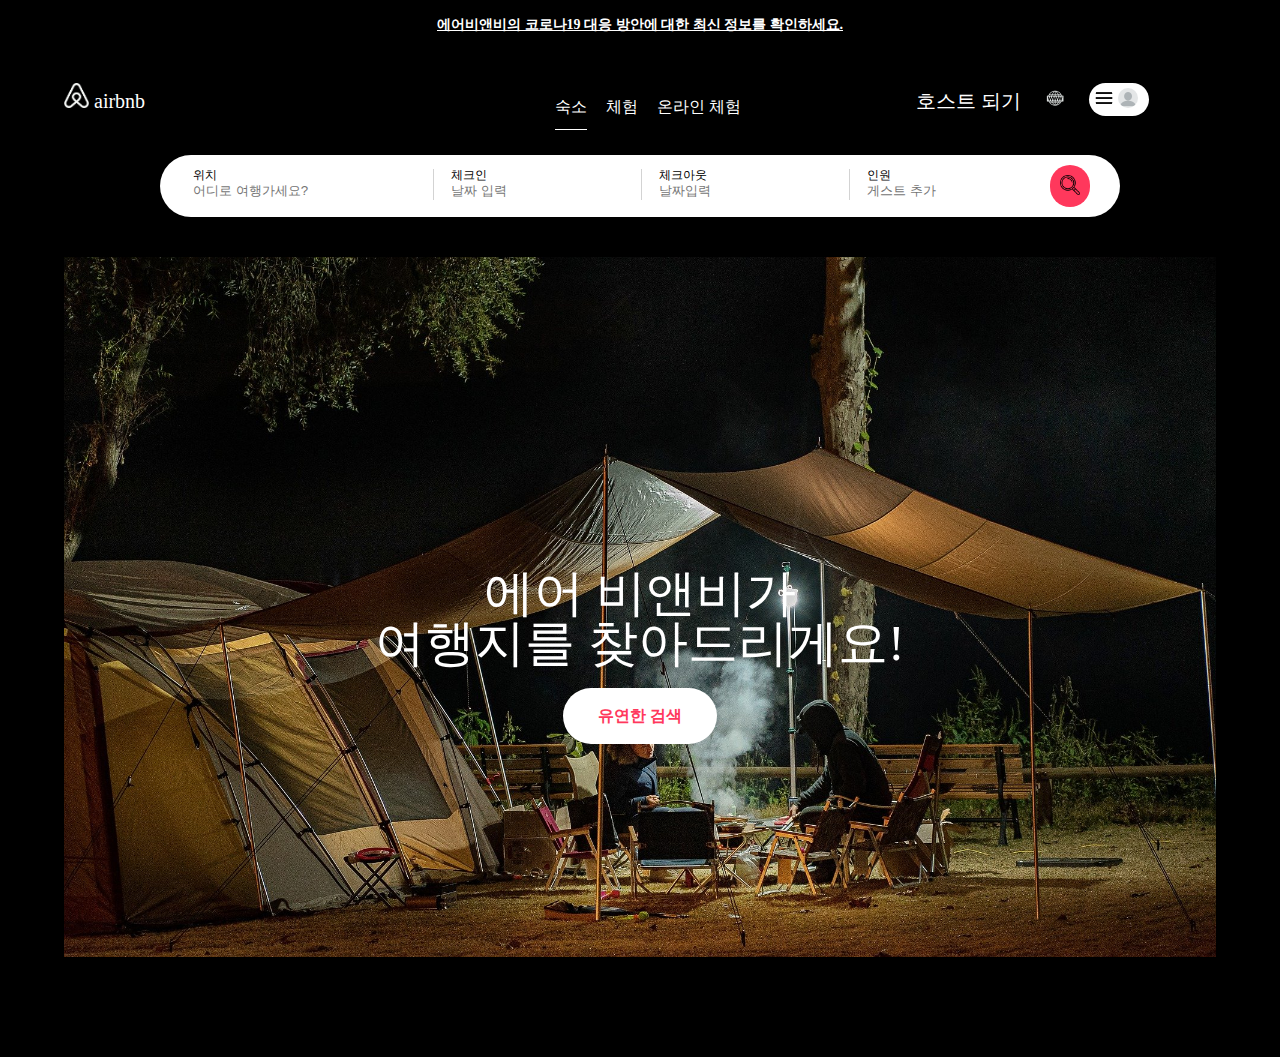
==== index.html @ f7177d27 "first commit" ====
<!DOCTYPE html>
<html lang="ko">
<head>
    <meta charset="UTF-8">
    <meta http-equiv="X-UA-Compatible" content="IE=edge">
    <meta name="viewport" content="width=device-width, initial-scale=1.0">
    <title>Airbnb Clone coding practice</title>
    <meta>
    <link rel="stylesheet" href="./reset.css">
    <link rel="stylesheet" href="./style.css">
</head>
<body>
    <aside class="cov19">
        <h1 class="aside_title">
            <a href="" class="aside_title_content">에어비앤비의 코로나19 대응 방안에 대한 최신 정보를 확인하세요.</a>
        </h1>
    </aside>
    <header class="header">
        <nav class="header_content">
            <a href="" class="header_content_logo">
                <img src="./img/Logo.png" alt="airbnb 메인이미지" class="header_content_logo_img">
                airbnb
            </a>

            <span class="header_content_second">
                <a href="" class="host">호스트 되기</a>
                <a href=""><img src="./img/Earth.jpg" alt="언어설정" class="header_content_earth"></a>
                <a href="#" class="menu">
                    <img src="./img/menu.png" alt="" class="tree_line">
                    <img src="./img/Profile.png" alt="우측상단메뉴" class="header_content_profile">
                </a>
            </span>
        </nav>
    
            <div class="header_content_bar">
                <form action="" class="header_content_js">
                    <div class="center_bar">
                        <span class="center_menu1 menuall">숙소</span>
                        <span class="center_menu2 menuall">체험</span>
                        <span class="center_menu3 menuall">온라인 체험</span>
                    </div>
                    <div class="header_content_data">
                        <div class="data_border">
                            <span class="data_one">
                                <a href="#" class="location">위치</a>
                                <label for=""></label>
                                <input type="text" placeholder="어디로 여행가세요?">
                            </span>
                            <span class="checked">
                                <a href="" class="location">체크인</a>
                                <label for=""></label>
                                <input type="text" placeholder="날짜 입력">
                            </span>
                            <span class="checked">
                                <a href="" class="location">체크아웃</a>
                                <label for=""></label>
                                <input type="text" placeholder="날짜입력">
                            </span>
                            <span class="last_menu">
                                <span>
                                    <a href="" class="location">인원</a>
                                    <label for=""></label>
                                    <input type="text" placeholder="게스트 추가">
                                </span>
                                <a href="#" class="search">
                                    <img src="./img/Search.png" alt="검색" class="search_img">
                                </a>
                            </span>
                        </div>
                    </div>
                </form>
            </div>
        
    </header>
    <section class="fir_section">
        <div class="fir_content">
            <p class="sentence">
            에어 비앤비가 <br>
            여행지를 찾아드리게요!</p>
            <a href="#" class="fir_content_search">유연한 검색</a>
        </div>
    </section>
</body>
</html>

<!-- <div>위치</div>
<label for=""></label>
<input type="text" placeholder="어디로 여행가세요?">
</span>
<span>
<div>체크인</div>
<label for=""></label>
<input type="text" placeholder="날짜입력">
</span>
<span>
<div>체크아웃</div>
<label for=""></label>
<input type="text" placeholder="날짜입력">
</span>
<span>
<div>인원</div>
<label for=""></label>
<input type="text" placeholder="게스트 추가"> -->
---- style.css ----
@charset 'utf-8';
header, section {
    padding: 0 5%;
}

.cov19 {
    width: 100vw;
    height: 7vh;
    background-color: black;
    font-size: 14px;
    text-align: center;
    color: white;
    line-height: 50px;
}

.cov19 .aside_title .aside_title_content {
    color: white;
    text-decoration: underline;
    font-weight: 900;
}

.header{
    background-color:black;
    padding-top: 20px;
}

.header .header_content{
    display: inline-block;
    width: 100%;
    clear: both;
}

.header .header_content .header_content_logo {
    color: white;
    text-decoration: none;
    font-size: 20px;
    float: left;
}

.header .header_content .header_content_logo 
.header_content_logo_img{
    width: 25px;
}

.header .header_content .header_content_second {
    float: right;
    width: 300px;
}

.header .header_content .header_content_second .host{
    margin-right: 20px;
    color:white;
    text-decoration: none;
    font-size: 20px;
    
}

.header .header_content .header_content_second 
a .header_content_earth {
    margin-right: 20px;
    width: 20px;
    border-radius: 50px;
}

.header .header_content .header_content_second
.menu {
    width: 50px;
    padding:5px 5px;
    display:inline-block;
    background-color: white;
    border-radius: 50px;
    text-decoration: none;
}

.header .header_content .header_content_second
.menu .tree_line {
    width: 20px;
    border-radius: 50px;
}

.header .header_content .header_content_second 
a .header_content_profile {
    width: 20px;
    border-radius: 50px;
}

/* nav 작업 끝  */


.header .header_content_bar {
    width: 100%;
    text-align: center;
    position: relative;
    top: -20px;
    color: white;
}

.header .header_content_bar 
.header_content_js {
}

.header .header_content_bar .header_content_js
.center_bar .menuall {
    margin:0 0 5px 15px;
    display: inline-block;
    height: 30px;
}

.header .header_content_bar .header_content_js
.center_bar .center_menu1 {
    border-bottom: 1px solid white;
}

/* 두번째 작업 시작 */

.header .header_content_bar .header_content_js 
.header_content_data {
    text-align: center;
    margin-top:20px;
}

.header .header_content_bar .header_content_js 
.header_content_data .data_border {
    display: inline-block;
    padding: 10px 30px;
    border-radius: 50px;
    background-color:white;
    text-align:left;
}

.header .header_content_bar .header_content_js 
.header_content_data span {
    display: inline-block;
    color: black;
}


.header .header_content_bar .header_content_js 
.header_content_data .data_one {
    font-size: 12px;
    padding-right: 60px;
    border-right: lightgray 1px solid;
}

.header .header_content_bar .header_content_js 
.header_content_data span .location {
    display: block;
    color: black;
    text-decoration: none;
    padding: 0 3px;
}

.header .header_content_bar .header_content_js 
.header_content_data .data_border span input {
    border: white 1px solid;
}

.header .header_content_bar .header_content_js 
.header_content_data .data_border .checked{
    border-right: lightgray 1px solid;
    padding: 0 10px ;
    font-size: 12px;
}

.header .header_content_bar .header_content_js 
.header_content_data .data_border .last_menu {
    padding-left: 10px ;
    font-size: 12px;
}

.header .header_content_bar .header_content_js 
.header_content_data .data_border .last_menu>.location{
    display: block;
}

.header .header_content_bar .header_content_js 
.header_content_data .data_border .last_menu input{
    display: inline;
}

.header .header_content_bar .header_content_js 
.header_content_data .data_border .last_menu .search_img {
    width: 20px;
}

.header .header_content_bar .header_content_js 
.header_content_data .data_border .last_menu .search {
    display:inline-block;
    color: white;
    text-decoration: none;
    background-color:#ff385c;
    padding: 10px 10px;
    border-radius: 50px;
}

.header .header_content_bar .header_content_js 
.header_content_data .data_border .last_menu .search span {
    font-size: 20px;
}

/* header 작업 완료 */

.fir_section {
    padding-top: 20px;
    background-color: black;
    width: 100%;
    height: 800px;
    text-align: center;
}

.fir_content{
    width: 90%;
    height: 700px;
    background-image: url(./img/Tent_2.jpg);   
    background-size: cover;
}

.fir_content .sentence{
    padding-top: 27%;
    color: white;
    font-size: 50px;
}

.fir_content_search{
    margin-top: 20px;
    padding: 20px 35px;
    display: inline-block;
    background-color: white;
    border-radius: 50px;
    text-decoration: none;
    color: #FF385C ;
    font-weight: bold;
}
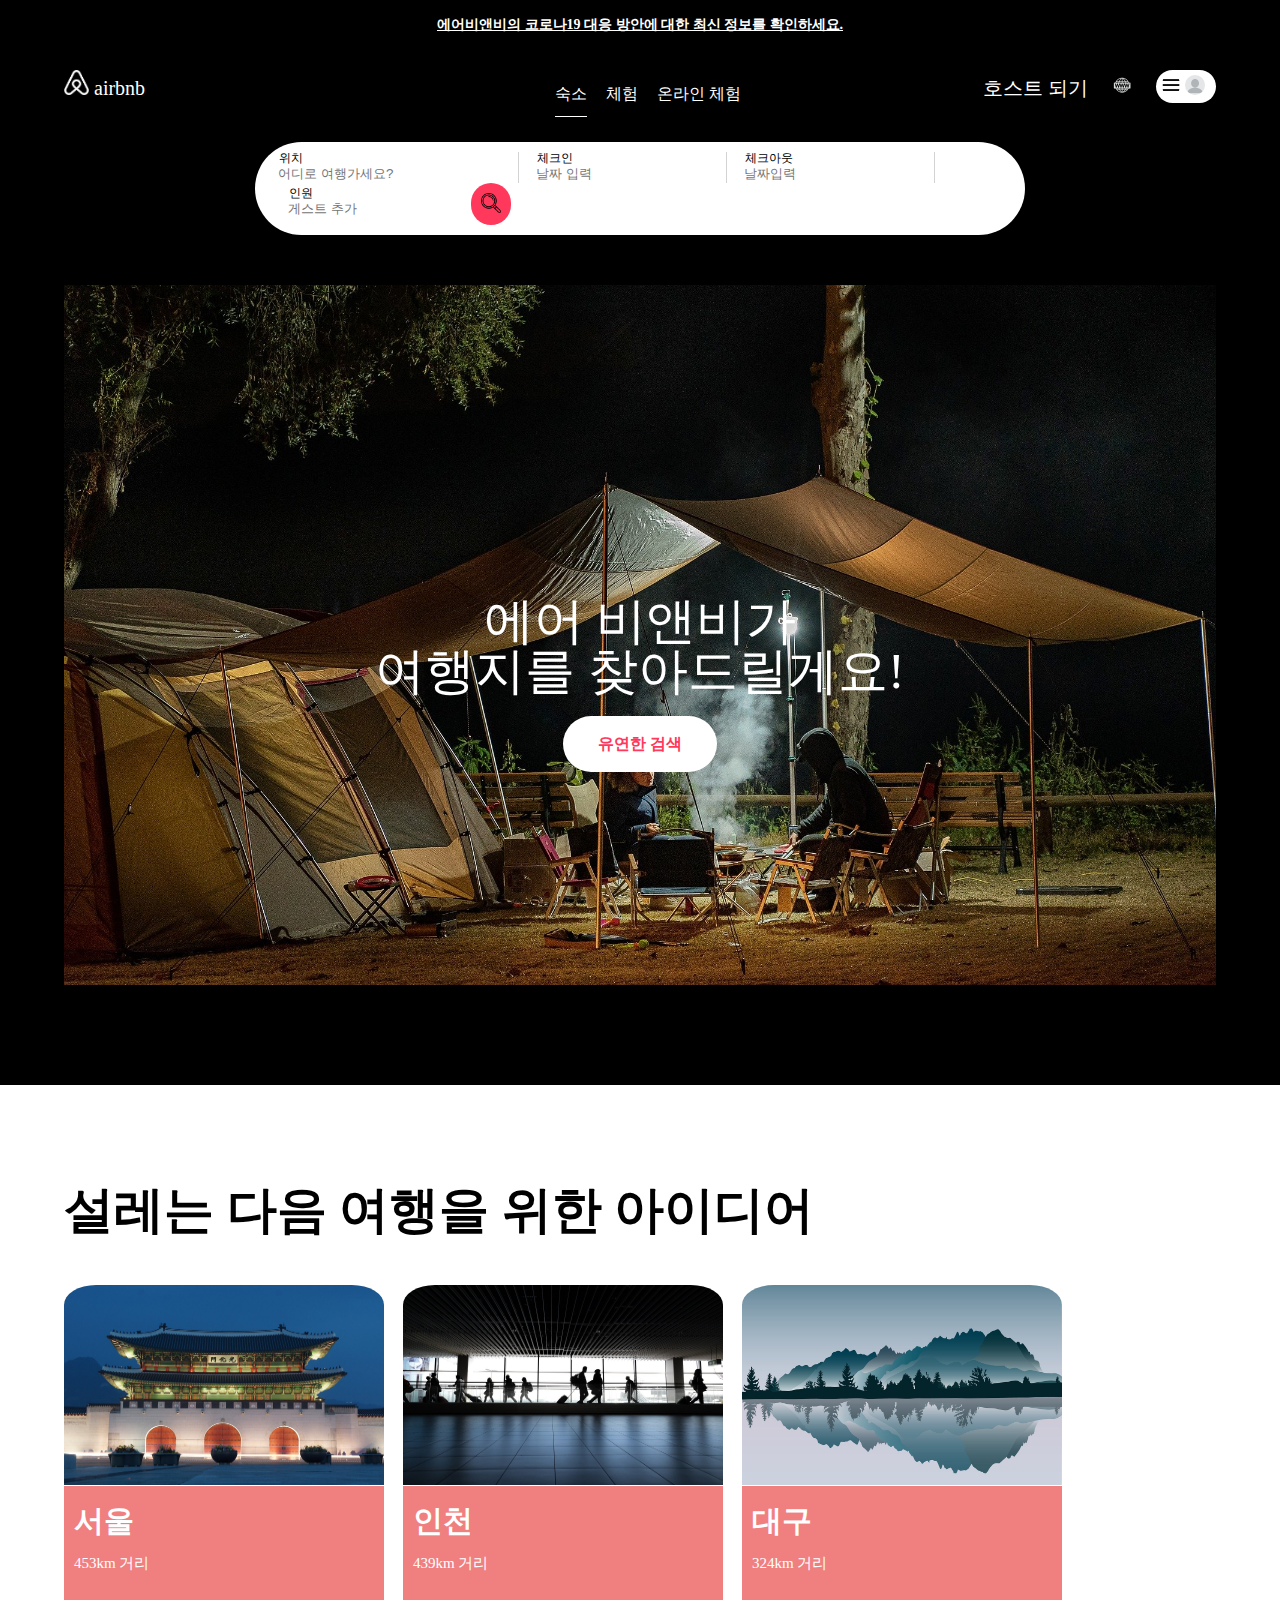
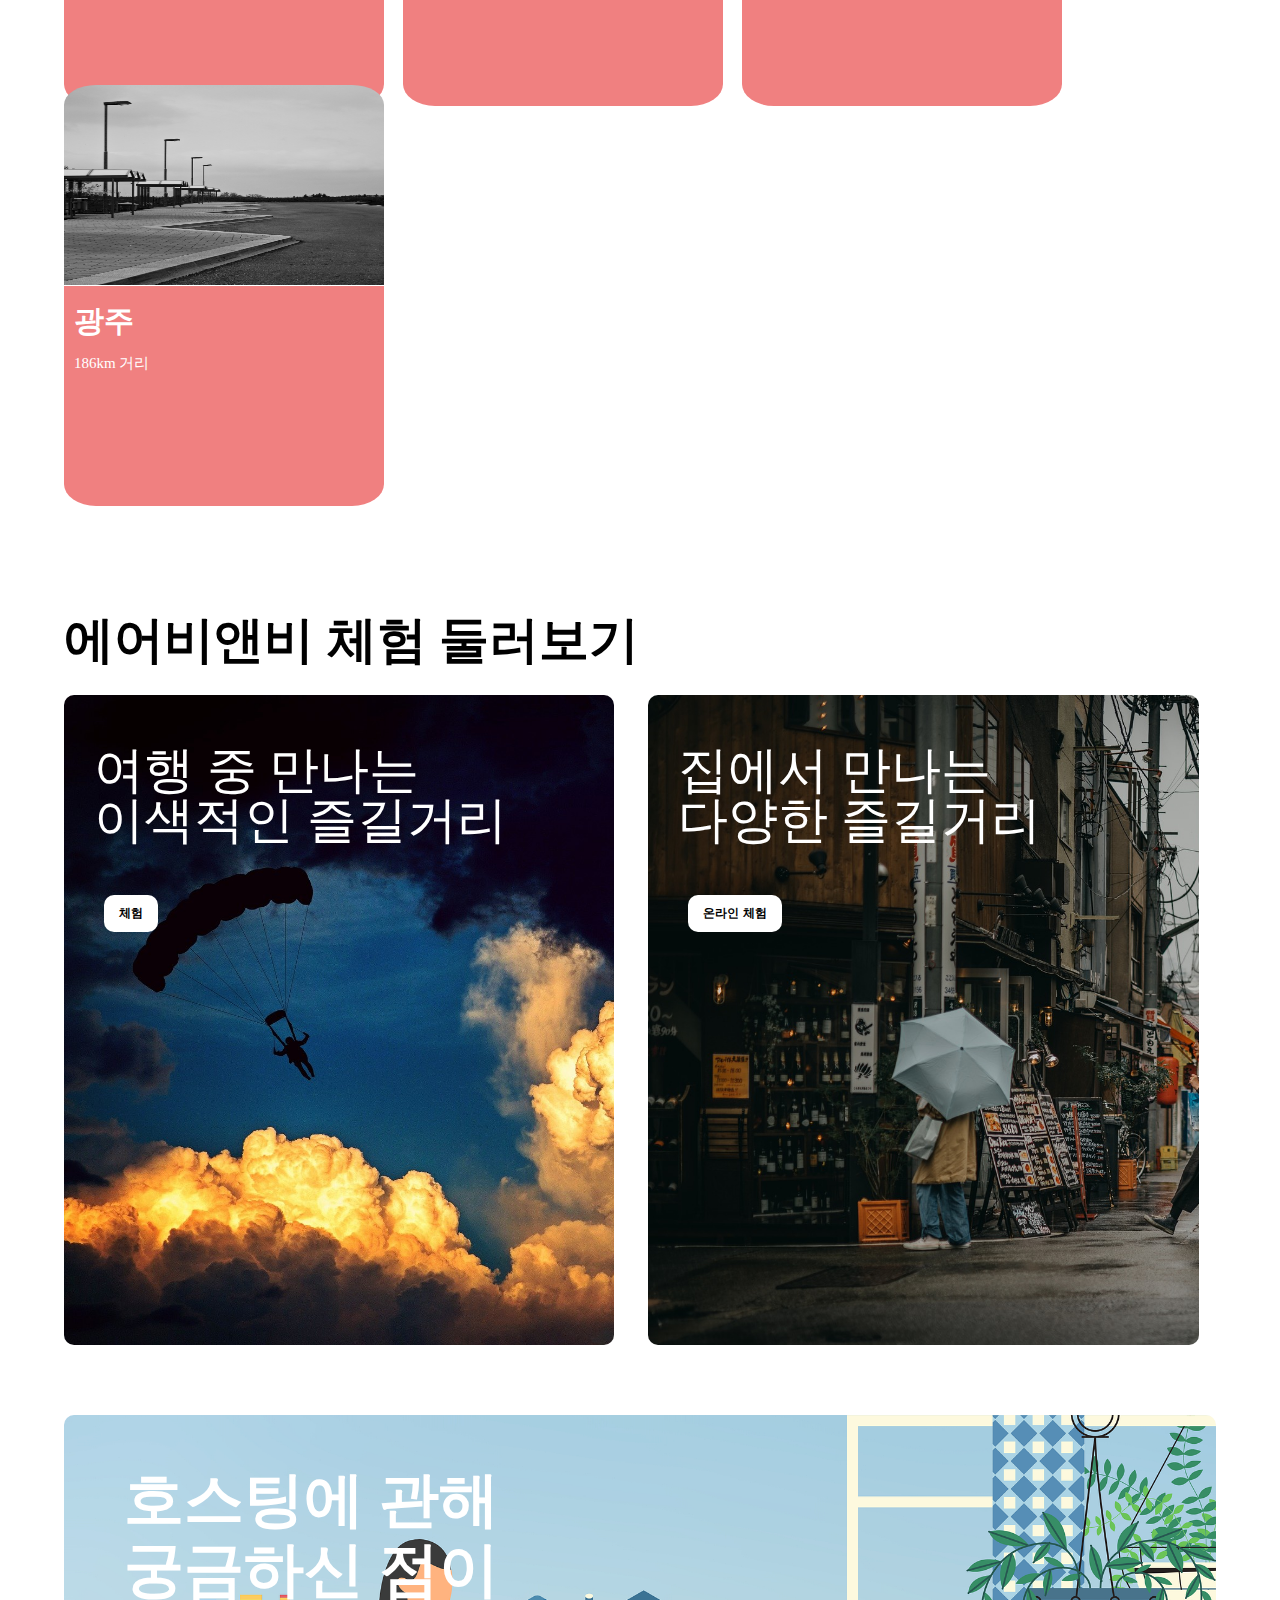
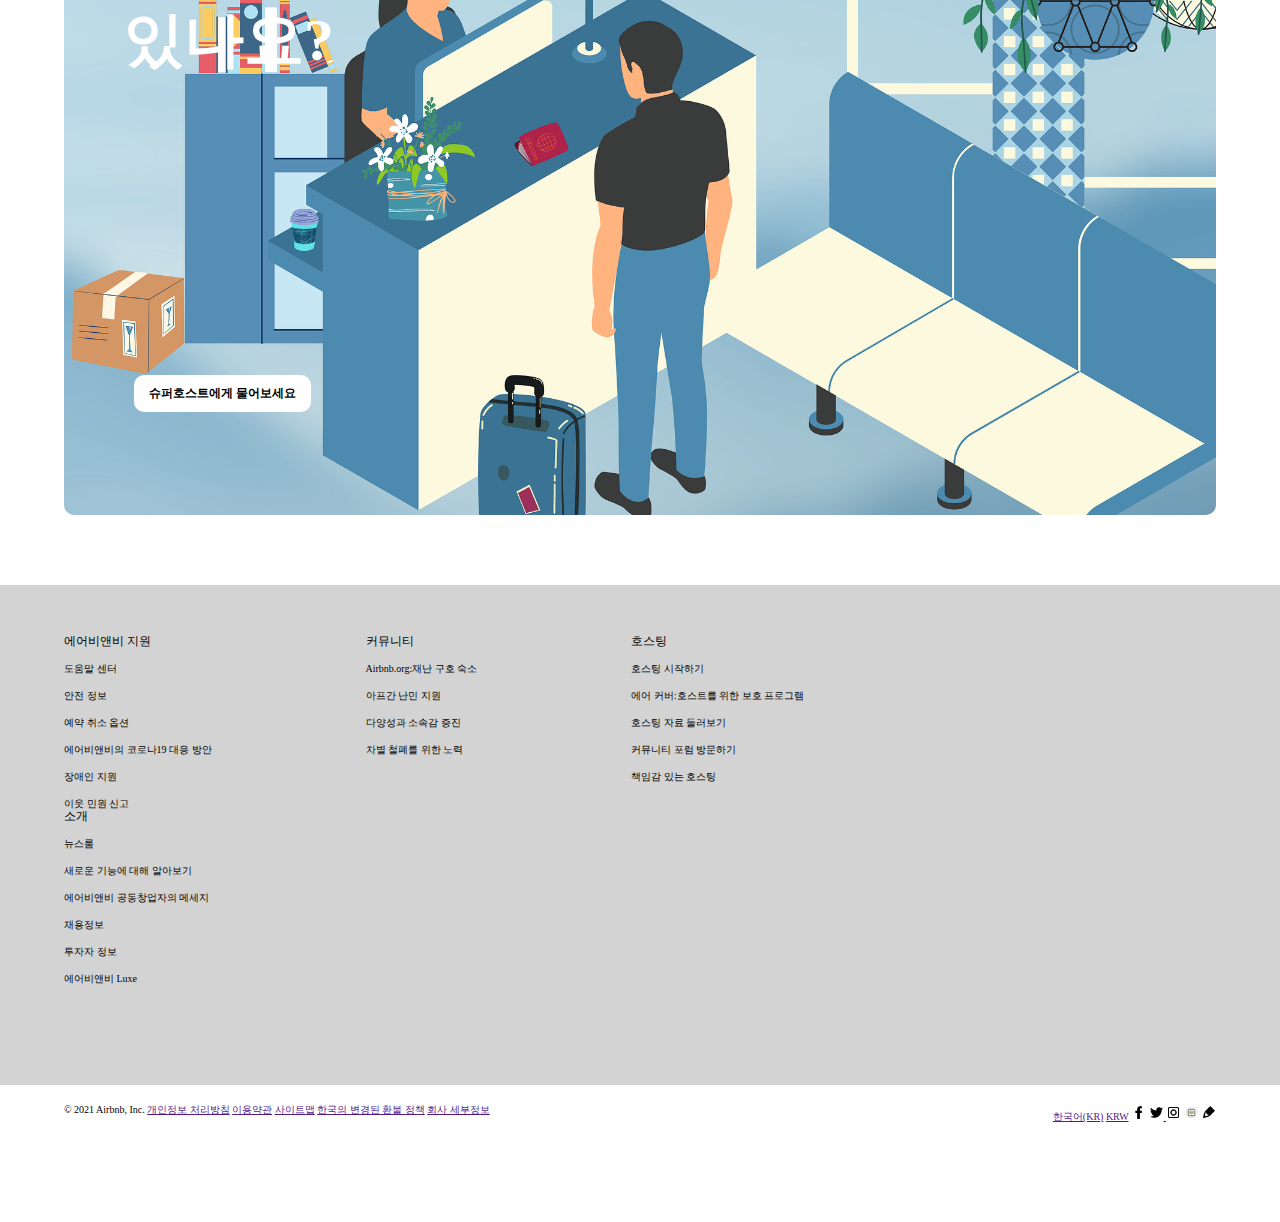
==== commit 42135a4c: "다섯번째 스터디 - 미완성" ====
--- a/index.html
+++ b/index.html
@@ -1,5 +1,6 @@
 <!DOCTYPE html>
 <html lang="ko">
+
 <head>
     <meta charset="UTF-8">
     <meta http-equiv="X-UA-Compatible" content="IE=edge">
@@ -9,12 +10,15 @@
     <link rel="stylesheet" href="./reset.css">
     <link rel="stylesheet" href="./style.css">
 </head>
+
 <body>
+    <!-- 확인 -->
     <aside class="cov19">
         <h1 class="aside_title">
             <a href="" class="aside_title_content">에어비앤비의 코로나19 대응 방안에 대한 최신 정보를 확인하세요.</a>
         </h1>
     </aside>
+    <!-- header 시작  -->
     <header class="header">
         <nav class="header_content">
             <a href="" class="header_content_logo">
@@ -31,73 +35,191 @@
                 </a>
             </span>
         </nav>
-    
-            <div class="header_content_bar">
-                <form action="" class="header_content_js">
-                    <div class="center_bar">
-                        <span class="center_menu1 menuall">숙소</span>
-                        <span class="center_menu2 menuall">체험</span>
-                        <span class="center_menu3 menuall">온라인 체험</span>
-                    </div>
-                    <div class="header_content_data">
-                        <div class="data_border">
-                            <span class="data_one">
-                                <a href="#" class="location">위치</a>
-                                <label for=""></label>
-                                <input type="text" placeholder="어디로 여행가세요?">
-                            </span>
-                            <span class="checked">
-                                <a href="" class="location">체크인</a>
-                                <label for=""></label>
-                                <input type="text" placeholder="날짜 입력">
-                            </span>
-                            <span class="checked">
-                                <a href="" class="location">체크아웃</a>
-                                <label for=""></label>
-                                <input type="text" placeholder="날짜입력">
-                            </span>
-                            <span class="last_menu">
-                                <span>
-                                    <a href="" class="location">인원</a>
-                                    <label for=""></label>
-                                    <input type="text" placeholder="게스트 추가">
-                                </span>
-                                <a href="#" class="search">
-                                    <img src="./img/Search.png" alt="검색" class="search_img">
-                                </a>
-                            </span>
-                        </div>
-                    </div>
-                </form>
-            </div>
-        
+
+        <div class="header_content_bar">
+            <form action="" class="header_content_js">
+                <div class="center_bar">
+                    <span class="center_menu1 menuall">숙소</span>
+                    <span class="center_menu2 menuall">체험</span>
+                    <span class="center_menu3 menuall">온라인 체험</span>
+                </div>
+
+            </form>
+        </div>
     </header>
+
+    <div class="header_content_data">
+        <div class="data_border">
+            <span class="data_one">
+                <label for="" class="lab_box">위치</label>
+                <input type="text" placeholder="어디로 여행가세요?">
+            </span>
+            <span class="checked">
+                <label for="" class="lab_box">체크인</label>
+                <input type="text" placeholder="날짜 입력">
+            </span>
+            <span class="checked">
+                <label for="" class="lab_box">체크아웃</label>
+                <input type="text" placeholder="날짜입력">
+            </span>
+            <span class="last_menu">
+                <span>
+                    <label for="" class="lab_box">인원</label>
+                    <input type="text" placeholder="게스트 추가">
+                </span>
+                <a href="#" class="search">
+                    <img src="./img/Search.png" alt="검색" class="search_img">
+                </a>
+            </span>
+        </div>
+    </div>
+    <!-- position sticky 를 사용하려 했으나, height 값이 지정되어 있지 않아 작동을 안함. 
+    해결책 1. 해당 부분을 밖으로 빼내서 body에 입힌다. 
+    해결책 2. 가상요소를 사용해 해당 콘텐츠가 스크롤이 내려갔을 때
+              노출되게 자바스크립트로 작업한다. -->
+
     <section class="fir_section">
         <div class="fir_content">
-            <p class="sentence">
-            에어 비앤비가 <br>
-            여행지를 찾아드리게요!</p>
+            <h2 class="sentence">
+                에어 비앤비가 <br>
+                여행지를 찾아드릴게요!</h2>
             <a href="#" class="fir_content_search">유연한 검색</a>
         </div>
     </section>
+
+    <section class="sec_sect">
+        <h2 class="sec_title">설레는 다음 여행을 위한 아이디어</h2>
+        <article class="sec_sect_content">
+            <a href="#" class="sec_link">
+                <img src="./img/seoul_2.jpg" alt="서울지역링크" class="sec_sect_img">
+                <div class="sec_sect_text">
+                    <h3>서울</h3>
+                    <h6>453km 거리</h6>
+                </div>
+            </a>
+            <a href="#" class="sec_link">
+                <img src="./img/inchen_2.jpg" alt="인천지역링크" class="sec_sect_img">
+                <div class="sec_sect_text">
+                    <h3>인천</h3>
+                    <h6>439km 거리</h6>
+                </div>
+            </a>
+            <a href="#" class="sec_link">
+                <img src="./img/daegu_2.jpg" alt="대구지역링크" class="sec_sect_img">
+                <div class="sec_sect_text">
+                    <h3>대구</h3>
+                    <h6>324km 거리</h6>
+                </div>
+            </a>
+            <a href="#" class="sec_link">
+                <img src="./img/kwangju_2.jpg" alt="광주지역링크" class="sec_sect_img">
+                <div class="sec_sect_text">
+                    <h3>광주</h3>
+                    <h6>186km 거리</h6>
+                </div>
+            </a>
+        </article>
+    </section>
+
+    <!-- 두번째 섹션 끝 -->
+
+    <section class="thir_sect">
+        <h2 class="thir_title">에어비앤비 체험 둘러보기</h2>
+        <span class="thir_fir_span">
+            <h3 class="thir_title_text">여행 중 만나는 <br> 이색적인 즐길거리</h2>
+                <button type="button" class="thir_btn">체험</button>
+        </span>
+        <span class="thir_sec_span">
+            <h3 class="thir_title_text">집에서 만나는 <br> 다양한 즐길거리</h3>
+            <button type="button" class="thir_btn">온라인 체험</button>
+        </span>
+    </section>
+
+    <section>
+        <div class="thir_third_div">
+            <h3 class="thir_title_text">호스팅에 관해 <br> 궁금하신 점이 <br> 있나요?</h3>
+            <button type="button" class="thir_btn last_btn">슈퍼호스트에게 물어보세요</button>
+        </div>
+    </section>
+
+    <section class="about_bnb">
+        <article class="about_bgc">
+
+            <div class="low_level">
+                <h6>에어비앤비 지원</h6>
+                <ul class="low_level_centent">
+                    <li><a href="">도움말 센터</a></li>
+                    <li><a href="">안전 정보</a></li>
+                    <li><a href="">예약 취소 옵션</a></li>
+                    <li><a href="">에어비앤비의 코로나19 대응 방안</a></li>
+                    <li><a href="">장애인 지원</a></li>
+                    <li><a href="">이웃 민원 신고</a></li>
+                </ul>
+            </div>
+
+            <div class="low_level">
+                <h6>커뮤니티</h6>
+                <ul class="low_level_centent">
+                    <li><a href="">Airbnb.org:재난 구호 숙소</a></li>
+                    <li><a href="">아프간 난민 지원</a></li>
+                    <li><a href="">다양성과 소속감 증진</a></li>
+                    <li><a href="">차별 철폐를 위한 노력</a></li>
+                </ul>
+            </div>
+
+            <div class="low_level">
+                <h6 class="">호스팅</h6>
+                <ul class="low_level_centent">
+                    <li><a href="">호스팅 시작하기</a></li>
+                    <li><a href="">에어 커버:호스트를 위한 보호 프로그램</a></li>
+                    <li><a href="">호스팅 자료 둘러보기</a></li>
+                    <li><a href="">커뮤니티 포럼 방문하기</a></li>
+                    <li><a href="">책임감 있는 호스팅</a></li>
+                </ul>
+            </div>
+            
+            <div class="low_level">
+                <h6 class="">소개</h6>
+                <ul class="low_level_centent">
+                    <li><a href="">뉴스룸</a></li>
+                    <li><a href="">새로운 기능에 대해 알아보기</a></li>
+                    <li><a href="">에어비앤비 공동창업자의 메세지</a></li>
+                    <li><a href="">채용정보</a></li>
+                    <li><a href="">투자자 정보</a></li>
+                    <li><a href="">에어비앤비 Luxe</a></li>
+                </ul>
+            </div>
+        </article>
+    </section>
+
+    <footer>
+        <section class="footer">
+            <span class="footer_fir">
+                <p class="footer_text">© 2021 Airbnb, Inc.</p>
+                <a href="">개인정보 처리방침</a>
+                <a href="">이용약관</a>
+                <a href="">사이트맵</a>
+                <a href="">한국의 변경된 환불 정책</a>
+                <a href="">회사 세부정보</a>
+            </span>
+
+            <span class="footer_sec">
+                <a href="" class="korean">한국어(KR)</a>
+                <a href="">KRW</a>
+                <a href=""><img src="./img/facebook.png" alt="" class="footer_img"></a>
+                <a href=""><img src="./img/twitter.png" alt="" class="footer_img"> </a>
+                <a href=""><img src="./img/instargram_2.png" alt="" class="footer_img"></a>
+                <a href=""><img src="./img/naver_blog.png" alt="" class="footer_img"></a>
+                <a href=""><img src="./img/pen.png" alt="" class="footer_img"></a>
+            </span>
+        </section>
+    </footer>
 </body>
 </html>
 
-<!-- <div>위치</div>
-<label for=""></label>
-<input type="text" placeholder="어디로 여행가세요?">
-</span>
-<span>
-<div>체크인</div>
-<label for=""></label>
-<input type="text" placeholder="날짜입력">
-</span>
-<span>
-<div>체크아웃</div>
-<label for=""></label>
-<input type="text" placeholder="날짜입력">
-</span>
-<span>
-<div>인원</div>
-<label for=""></label>
-<input type="text" placeholder="게스트 추가"> -->
+<!-- 블로그 -->
+<!-- <a target="_blank" href="https://icons8.com/icon/90313/large-icons">Large Icons</a> icon by <a target="_blank" href="https://icons8.com">Icons8</a> -->
+
+<!-- 연필 -->
+<!-- <a target="_blank" href="https://icons8.com/icon/99819/pencil-drawing">Pencil Drawing</a> icon by <a target="_blank" href="https://icons8.com">Icons8</a> -->
+
--- a/style.css
+++ b/style.css
@@ -1,11 +1,14 @@
 @charset 'utf-8';
+body {
+    width: 100%;
+}
+
 header, section {
-    padding: 0 5%;
+    padding: 0 5%
 }
 
 .cov19 {
-    width: 100vw;
-    height: 7vh;
+    width: 100%;
     background-color: black;
     font-size: 14px;
     text-align: center;
@@ -21,7 +24,8 @@
 
 .header{
     background-color:black;
-    padding-top: 20px;
+    padding-top:20px;
+
 }
 
 .header .header_content{
@@ -44,7 +48,6 @@
 
 .header .header_content .header_content_second {
     float: right;
-    width: 300px;
 }
 
 .header .header_content .header_content_second .host{
@@ -93,11 +96,9 @@
     position: relative;
     top: -20px;
     color: white;
-}
-
-.header .header_content_bar 
-.header_content_js {
-}
+
+}
+
 
 .header .header_content_bar .header_content_js
 .center_bar .menuall {
@@ -113,36 +114,48 @@
 
 /* 두번째 작업 시작 */
 
-.header .header_content_bar .header_content_js 
+
 .header_content_data {
     text-align: center;
-    margin-top:20px;
-}
-
-.header .header_content_bar .header_content_js 
+    width: 100%;
+    position: sticky;
+    top: 0;
+    background-color: black;
+}
+
+/* z-index 로 header_content_data::before 를 만들고,
+그 안에 똑같은 콘텐츠를 만드는데 z-index:-1로 뒤로 보내고,
+position : sticky 로 값을 주면 어떻게 될까? */ 
+
+
 .header_content_data .data_border {
-    display: inline-block;
-    padding: 10px 30px;
+    margin: 0 auto;
+    width: 57%;
+    display: inline-block;
+    padding: 10px 20px;
     border-radius: 50px;
     background-color:white;
     text-align:left;
 }
 
-.header .header_content_bar .header_content_js 
+
 .header_content_data span {
     display: inline-block;
     color: black;
 }
 
 
-.header .header_content_bar .header_content_js 
 .header_content_data .data_one {
     font-size: 12px;
     padding-right: 60px;
     border-right: lightgray 1px solid;
 }
 
-.header .header_content_bar .header_content_js 
+.header_content_data .lab_box {
+    display: block;
+    padding-left: 4px;
+}
+
 .header_content_data span .location {
     display: block;
     color: black;
@@ -150,40 +163,33 @@
     padding: 0 3px;
 }
 
-.header .header_content_bar .header_content_js 
 .header_content_data .data_border span input {
     border: white 1px solid;
 }
 
-.header .header_content_bar .header_content_js 
 .header_content_data .data_border .checked{
     border-right: lightgray 1px solid;
     padding: 0 10px ;
     font-size: 12px;
 }
 
-.header .header_content_bar .header_content_js 
 .header_content_data .data_border .last_menu {
     padding-left: 10px ;
     font-size: 12px;
 }
 
-.header .header_content_bar .header_content_js 
 .header_content_data .data_border .last_menu>.location{
     display: block;
 }
 
-.header .header_content_bar .header_content_js 
 .header_content_data .data_border .last_menu input{
     display: inline;
 }
 
-.header .header_content_bar .header_content_js 
 .header_content_data .data_border .last_menu .search_img {
     width: 20px;
 }
 
-.header .header_content_bar .header_content_js 
 .header_content_data .data_border .last_menu .search {
     display:inline-block;
     color: white;
@@ -193,7 +199,6 @@
     border-radius: 50px;
 }
 
-.header .header_content_bar .header_content_js 
 .header_content_data .data_border .last_menu .search span {
     font-size: 20px;
 }
@@ -201,15 +206,15 @@
 /* header 작업 완료 */
 
 .fir_section {
-    padding-top: 20px;
+    padding-top: 50px;
     background-color: black;
-    width: 100%;
+    width: 90%;
     height: 800px;
     text-align: center;
 }
 
 .fir_content{
-    width: 90%;
+    width: 100%;
     height: 700px;
     background-image: url(./img/Tent_2.jpg);   
     background-size: cover;
@@ -232,4 +237,211 @@
     font-weight: bold;
 }
 
-
+/* 첫번째 섹션 종료 두번째 시작 */
+
+.sec_sect {
+    padding: 100px 0;
+    width: 90%;
+    text-align: center;
+    padding-left: 5%;
+}
+
+.sec_sect .sec_title {
+    font-size: 50px;
+    padding:0px 0 50px 0;
+    text-align: left;
+    font-weight: bold;
+}
+
+.sec_sect .sec_sect_content {
+    width: 100%;
+    text-align: left;
+}
+
+.sec_sect .sec_sect_content .sec_link {
+    display: inline-block;
+    width: 320px;
+    height: 400px;
+    margin-right: 15px;
+    text-decoration: none;
+
+    /* background-color:brown; */
+}
+
+.sec_sect .sec_sect_content .sec_link .sec_sect_text {
+    width: 310px;
+    height: 200px;
+    padding:20px 0 0 10px;
+    border-radius: 0 0 10% 10%;
+    background-color:lightcoral;
+    margin-top: -2px;
+    /* 사이 간격이 있음. */
+    font-size: 30px;
+    color: white;
+    font-weight: bold;
+}
+
+.sec_sect .sec_sect_content .sec_link .sec_sect_text h6 {
+    padding-top: 20px;
+    font-size: 15px;
+    font-weight: 200;
+}
+
+.sec_sect_content .sec_sect_img {
+    width: 320px;
+    height: 200px;
+    display: inline-block;
+    border-radius: 10% 10% 0 0;
+}
+
+/* 두번째 섹션 작업끝 세번째 시작 */
+
+.thir_sect {
+    width: 90%;
+}
+
+.thir_title {
+    font-size: 50px;
+    padding:30px 0 30px 0%;
+    text-align: left;
+    font-weight: bold;
+}
+
+.thir_fir_span {
+    display: inline-block;
+    width: 43vw;
+    height: 650px;
+    margin-right: 30px;
+    border-radius: 10px;
+    background-color:blueviolet;
+    background-image: url(./img/experier.jpg);
+    background-size: cover;
+}
+
+.thir_sec_span {
+    display: inline-block;
+    width: 43vw;
+    height: 650px;
+    border-radius: 10px;
+    background-color:aqua;
+    background-image: url(./img/rest.jpg);
+    background-size: cover;
+}
+
+.thir_third_div {
+    width: 100%;
+    height: 700px;
+    margin: 70px auto;
+    background-image: url(./img/host.png);
+    background-size: cover;
+    border-radius: 10px;
+}
+
+.thir_title_text {
+    font-size: 50px;
+    color: white;
+    padding: 50px 0 50px 30px;
+}
+
+section .thir_third_div .thir_title_text {
+    padding-left: 60px;
+    font-size: 60px;
+    font-weight: bold;
+    line-height: 70px;
+}
+
+.thir_btn {
+    margin-left: 40px;
+    border-radius: 10px;
+    border: none;
+    padding:10px 15px;
+    background-color:white;
+    font-size: 12px;
+    font-weight: 900;
+    cursor: pointer;
+}
+
+.thir_btn:hover {
+    background-color: lightgray;
+}
+
+.last_btn {
+    margin:250px 0 0 70px;
+    cursor: pointer;
+}
+
+/* 세번째 섹션 끝 마지막 섹션 시작 */
+
+.about_bnb {
+    width: 90%;
+    background-color: lightgrey;
+}
+
+.about_bgc{
+    width: 100%;
+    margin: 50px 0px 100px 0px;
+    display: inline-block;
+}
+/* QnA - 전체 body에 한번더 감싸는 section 을 묶어서 거기에 padding 을 좌우로 주면 그 다음 레이아웃을 맞출 때 편하지 않을까..? */
+
+.about_bnb .about_bgc .low_level {
+    display: inline-block;
+    font-size: 15px;
+    padding:0px 150px 0 0px;
+    vertical-align:top;
+}
+
+.low_level h6 {
+    font-size: 12px;
+}
+
+.low_level_centent {
+    display: inline-block;
+}
+
+.low_level_centent li {
+    padding-top: 15px;
+    font-size: 12px;
+    color: black;
+}
+
+.low_level_centent li a {
+    color: black;
+    text-decoration: none;
+    font-size: 10px;
+}
+
+/* footer 작업 시작 */
+footer {
+    padding-bottom: 100px;
+}
+
+footer .footer {
+    padding-top: 20px;
+    font-size: 10px;
+    width: 90%;
+    display: flex;
+    justify-content: space-between;
+}
+
+footer .footer .footer_fir {
+    display: inline-block;
+}
+
+.footer .footer_sec {
+    display: inline-block;
+}
+
+.korean {
+    /* margin-left: 54%; */
+}
+
+.footer_img {
+    width: 15px;
+    height: 15px;
+}
+
+.footer .footer_text {
+    display: inline-block;
+}
+
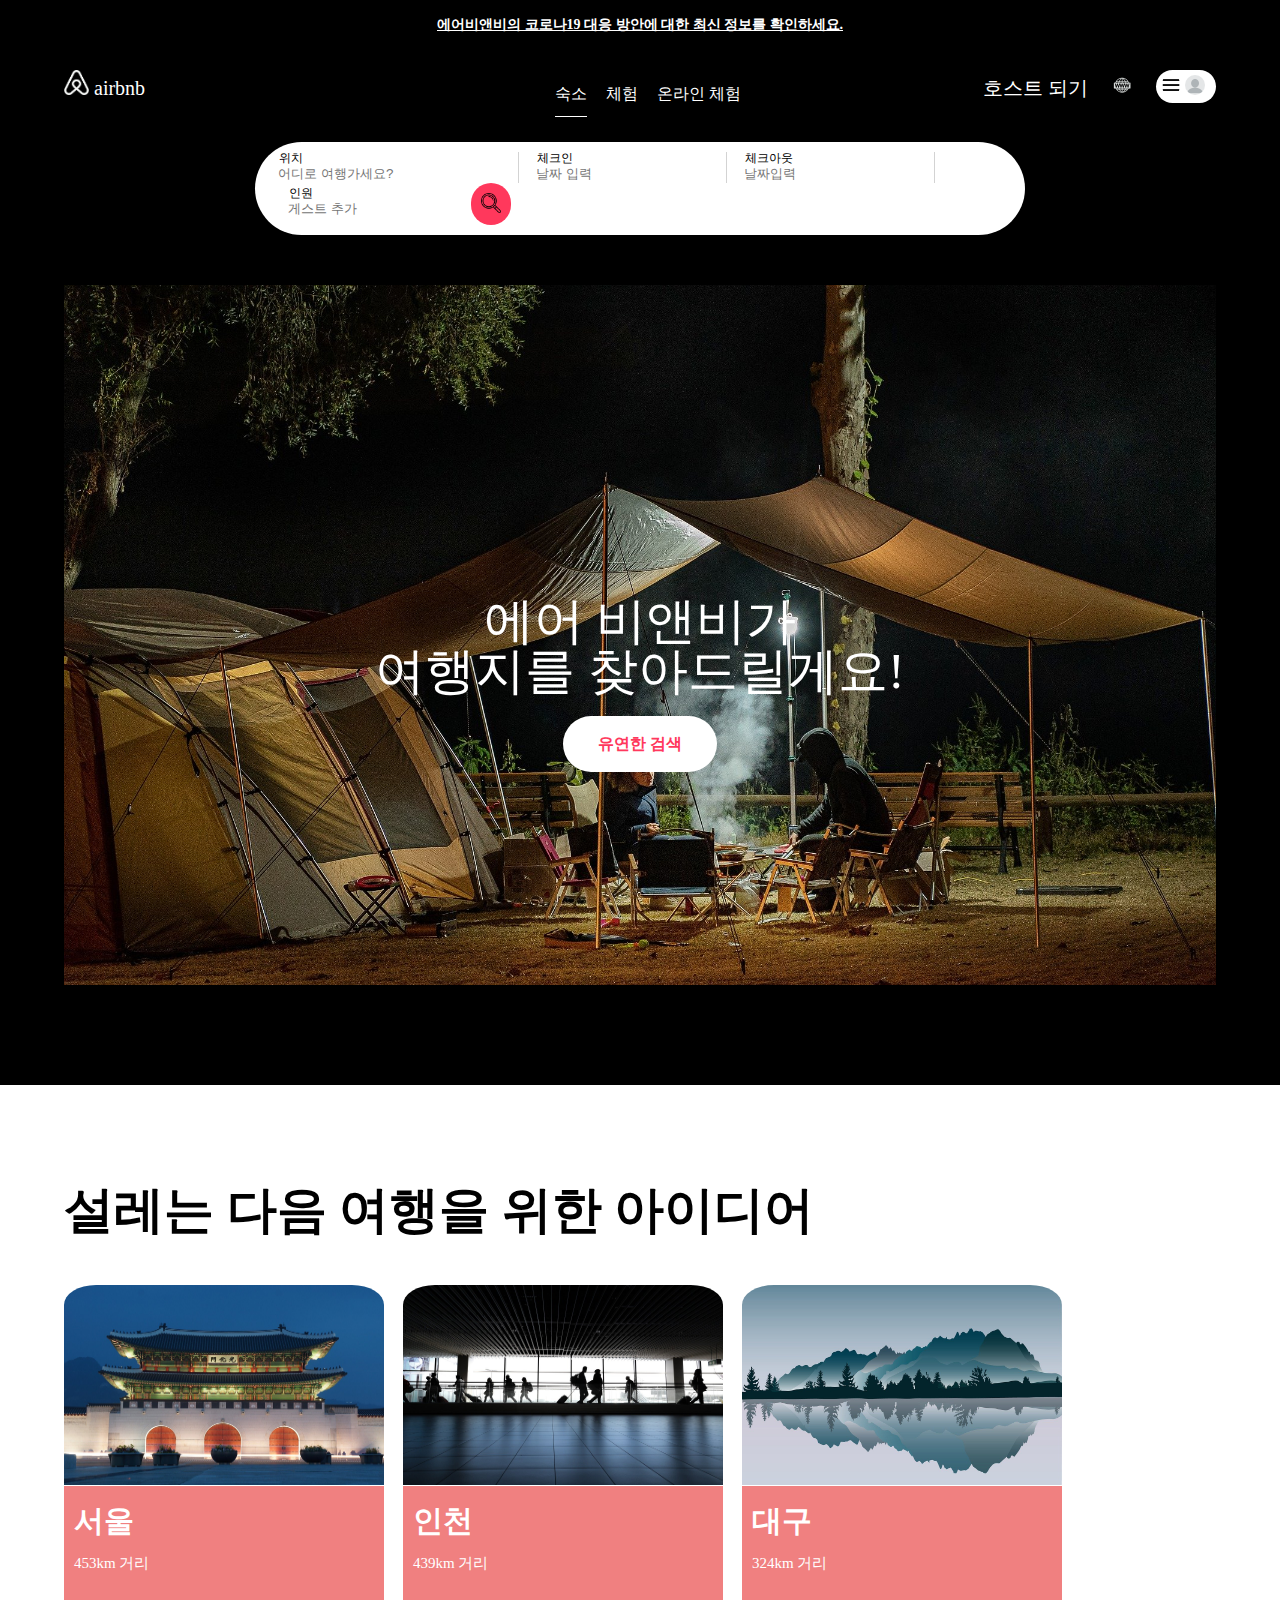
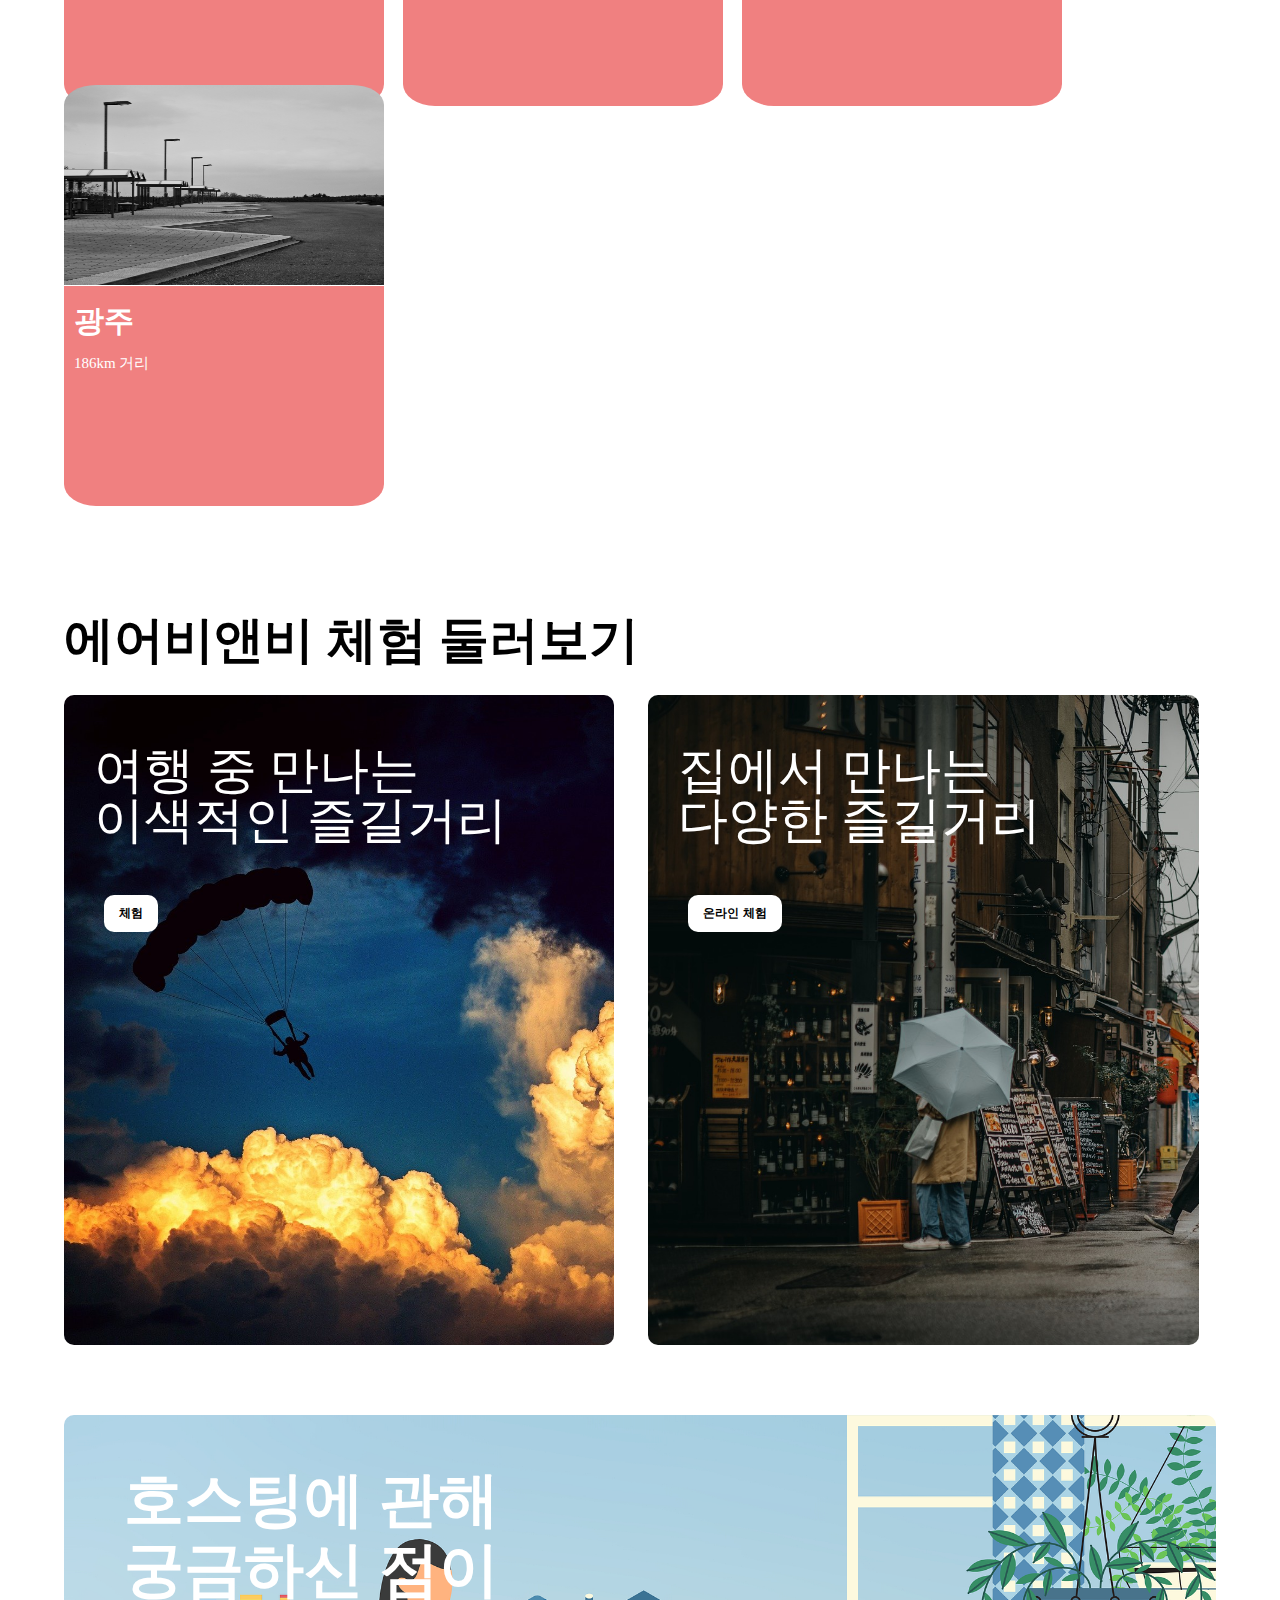
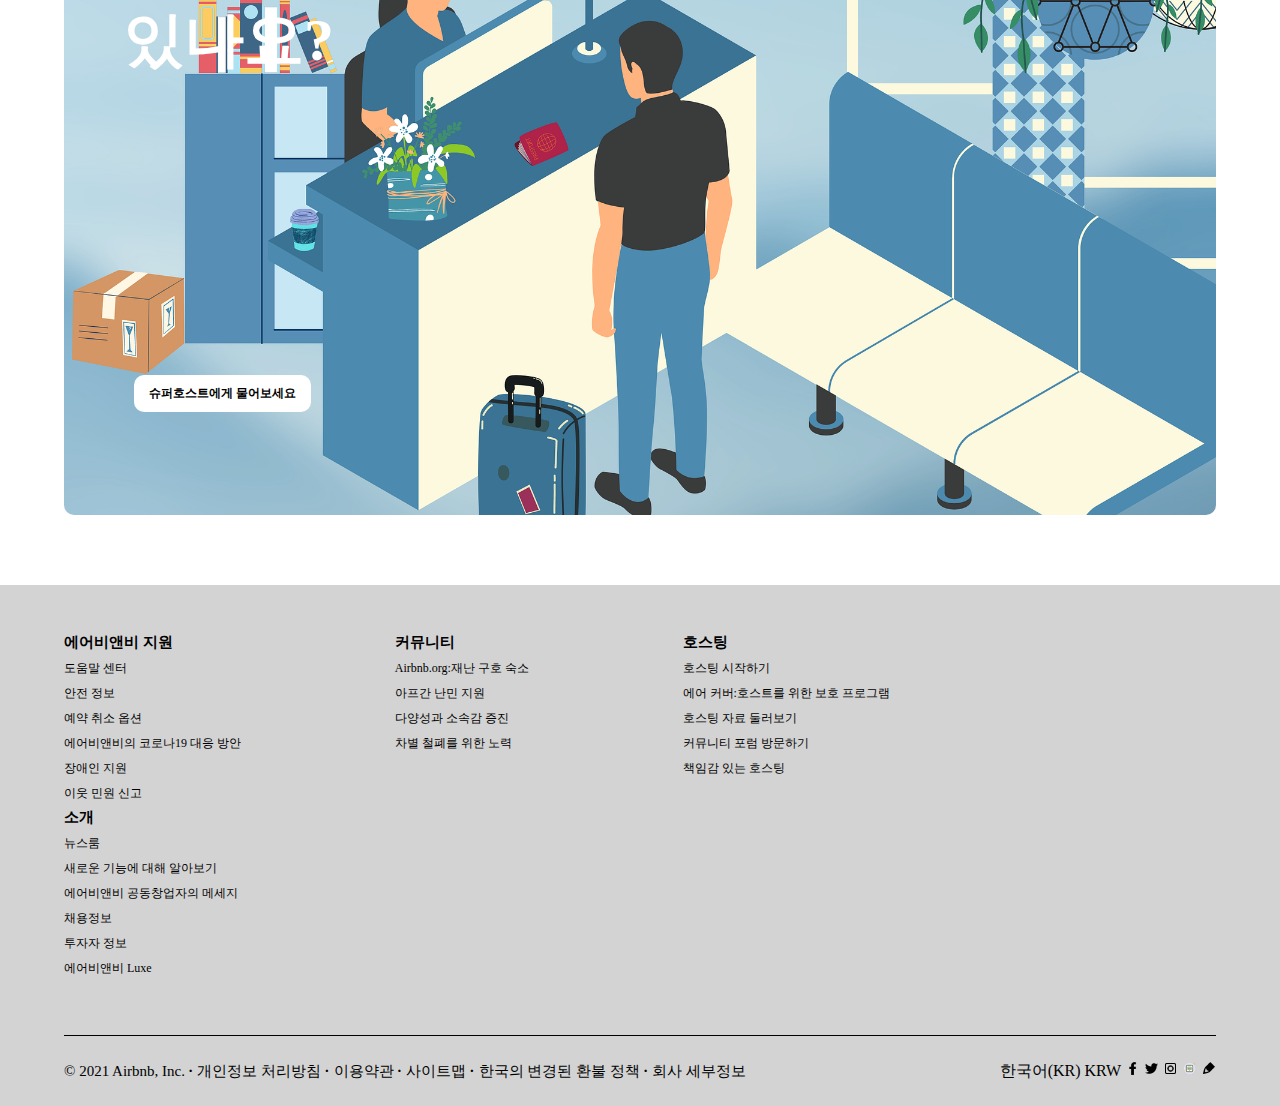
==== commit dad11924: "footer 작업 80% 완료" ====
--- a/index.html
+++ b/index.html
@@ -94,28 +94,28 @@
                 <img src="./img/seoul_2.jpg" alt="서울지역링크" class="sec_sect_img">
                 <div class="sec_sect_text">
                     <h3>서울</h3>
-                    <h6>453km 거리</h6>
+                    <h4>453km 거리</h4>
                 </div>
             </a>
             <a href="#" class="sec_link">
                 <img src="./img/inchen_2.jpg" alt="인천지역링크" class="sec_sect_img">
                 <div class="sec_sect_text">
                     <h3>인천</h3>
-                    <h6>439km 거리</h6>
+                    <h4>439km 거리</h4>
                 </div>
             </a>
             <a href="#" class="sec_link">
                 <img src="./img/daegu_2.jpg" alt="대구지역링크" class="sec_sect_img">
                 <div class="sec_sect_text">
                     <h3>대구</h3>
-                    <h6>324km 거리</h6>
+                    <h4>324km 거리</h4>
                 </div>
             </a>
             <a href="#" class="sec_link">
                 <img src="./img/kwangju_2.jpg" alt="광주지역링크" class="sec_sect_img">
                 <div class="sec_sect_text">
                     <h3>광주</h3>
-                    <h6>186km 거리</h6>
+                    <h4>186km 거리</h4>
                 </div>
             </a>
         </article>
@@ -126,8 +126,8 @@
     <section class="thir_sect">
         <h2 class="thir_title">에어비앤비 체험 둘러보기</h2>
         <span class="thir_fir_span">
-            <h3 class="thir_title_text">여행 중 만나는 <br> 이색적인 즐길거리</h2>
-                <button type="button" class="thir_btn">체험</button>
+            <h3 class="thir_title_text">여행 중 만나는 <br> 이색적인 즐길거리</h3>
+            <button type="button" class="thir_btn">체험</button>
         </span>
         <span class="thir_sec_span">
             <h3 class="thir_title_text">집에서 만나는 <br> 다양한 즐길거리</h3>
@@ -142,12 +142,12 @@
         </div>
     </section>
 
-    <section class="about_bnb">
-        <article class="about_bgc">
-
-            <div class="low_level">
-                <h6>에어비앤비 지원</h6>
-                <ul class="low_level_centent">
+
+    <footer>
+        <nav class="fir_nav">
+            <span class="nav_content">
+                <h5>에어비앤비 지원</h5>
+                <ul >
                     <li><a href="">도움말 센터</a></li>
                     <li><a href="">안전 정보</a></li>
                     <li><a href="">예약 취소 옵션</a></li>
@@ -155,32 +155,32 @@
                     <li><a href="">장애인 지원</a></li>
                     <li><a href="">이웃 민원 신고</a></li>
                 </ul>
-            </div>
-
-            <div class="low_level">
-                <h6>커뮤니티</h6>
-                <ul class="low_level_centent">
+            </span>
+
+            <span class="nav_content">
+                <h5>커뮤니티</h5>
+                <ul >
                     <li><a href="">Airbnb.org:재난 구호 숙소</a></li>
                     <li><a href="">아프간 난민 지원</a></li>
                     <li><a href="">다양성과 소속감 증진</a></li>
                     <li><a href="">차별 철폐를 위한 노력</a></li>
                 </ul>
-            </div>
-
-            <div class="low_level">
-                <h6 class="">호스팅</h6>
-                <ul class="low_level_centent">
+            </span>
+
+            <span class="nav_content">
+                <h5 >호스팅</h5>
+                <ul >
                     <li><a href="">호스팅 시작하기</a></li>
                     <li><a href="">에어 커버:호스트를 위한 보호 프로그램</a></li>
                     <li><a href="">호스팅 자료 둘러보기</a></li>
                     <li><a href="">커뮤니티 포럼 방문하기</a></li>
                     <li><a href="">책임감 있는 호스팅</a></li>
                 </ul>
-            </div>
-            
-            <div class="low_level">
-                <h6 class="">소개</h6>
-                <ul class="low_level_centent">
+            </span>
+
+            <span class="nav_content">
+                <h5 >소개</h5>
+                <ul >
                     <li><a href="">뉴스룸</a></li>
                     <li><a href="">새로운 기능에 대해 알아보기</a></li>
                     <li><a href="">에어비앤비 공동창업자의 메세지</a></li>
@@ -188,22 +188,20 @@
                     <li><a href="">투자자 정보</a></li>
                     <li><a href="">에어비앤비 Luxe</a></li>
                 </ul>
-            </div>
-        </article>
-    </section>
-
-    <footer>
-        <section class="footer">
-            <span class="footer_fir">
-                <p class="footer_text">© 2021 Airbnb, Inc.</p>
-                <a href="">개인정보 처리방침</a>
-                <a href="">이용약관</a>
-                <a href="">사이트맵</a>
-                <a href="">한국의 변경된 환불 정책</a>
-                <a href="">회사 세부정보</a>
-            </span>
-
-            <span class="footer_sec">
+            </span>
+        </nav>
+
+        <nav class="sec_nav">
+            <span class="nav_last_fir">
+                <span class="footer_text">© 2021 Airbnb, Inc.</span>
+                <a href="" class="fake">개인정보 처리방침</a>
+                <a href="" class="fake">이용약관</a>
+                <a href="" class="fake">사이트맵</a>
+                <a href="" class="fake">한국의 변경된 환불 정책</a>
+                <a href="" class="fake">회사 세부정보</a>
+            </span>
+
+            <span class="nav_last_sec">
                 <a href="" class="korean">한국어(KR)</a>
                 <a href="">KRW</a>
                 <a href=""><img src="./img/facebook.png" alt="" class="footer_img"></a>
@@ -212,14 +210,14 @@
                 <a href=""><img src="./img/naver_blog.png" alt="" class="footer_img"></a>
                 <a href=""><img src="./img/pen.png" alt="" class="footer_img"></a>
             </span>
-        </section>
+        </nav>
     </footer>
 </body>
+
 </html>
 
 <!-- 블로그 -->
 <!-- <a target="_blank" href="https://icons8.com/icon/90313/large-icons">Large Icons</a> icon by <a target="_blank" href="https://icons8.com">Icons8</a> -->
 
 <!-- 연필 -->
-<!-- <a target="_blank" href="https://icons8.com/icon/99819/pencil-drawing">Pencil Drawing</a> icon by <a target="_blank" href="https://icons8.com">Icons8</a> -->
-
+<!-- <a target="_blank" href="https://icons8.com/icon/99819/pencil-drawing">Pencil Drawing</a> icon by <a target="_blank" href="https://icons8.com">Icons8</a> -->--- a/style.css
+++ b/style.css
@@ -1,6 +1,10 @@
 @charset 'utf-8';
 body {
     width: 100%;
+}
+
+a {
+    text-decoration: none;
 }
 
 header, section {
@@ -118,8 +122,8 @@
 .header_content_data {
     text-align: center;
     width: 100%;
-    position: sticky;
-    top: 0;
+    /* position: sticky;
+    top: 0; */
     background-color: black;
 }
 
@@ -281,7 +285,7 @@
     font-weight: bold;
 }
 
-.sec_sect .sec_sect_content .sec_link .sec_sect_text h6 {
+.sec_sect .sec_sect_content .sec_link .sec_sect_text h4 {
     padding-top: 20px;
     font-size: 15px;
     font-weight: 200;
@@ -370,78 +374,79 @@
     cursor: pointer;
 }
 
-/* 세번째 섹션 끝 마지막 섹션 시작 */
-
-.about_bnb {
+/* 세번째 섹션 끝 footer 작업 시작.*/
+
+footer {
+    background-color:lightgray;
     width: 90%;
-    background-color: lightgrey;
-}
-
-.about_bgc{
-    width: 100%;
-    margin: 50px 0px 100px 0px;
-    display: inline-block;
-}
-/* QnA - 전체 body에 한번더 감싸는 section 을 묶어서 거기에 padding 을 좌우로 주면 그 다음 레이아웃을 맞출 때 편하지 않을까..? */
-
-.about_bnb .about_bgc .low_level {
-    display: inline-block;
+    padding: 0 5%;
+}
+
+.fir_nav {
+    width: 100%;
+    padding:50px 0 50px 0 ;
+    border-bottom: 1px solid black;
+    color: black;
+    font-size:15px;
+
+}
+
+.nav_content {
+    display: inline-block;
+    vertical-align: top;
+    margin-right: 150px;
+}
+
+.nav_content h5 {
+    font-weight: bold;
+    padding-bottom: 10px;
+}
+
+.nav_content ul li {
+    padding-bottom: 10px;
+}
+
+.nav_content ul li a {
+    color: black;
+    font-size: 12px;
+}
+/* footer 첫번째 nav 작업 종료  */
+
+.sec_nav {
+    /* padding: 20px 0; */
+    /* font-size: 15px;     */
+    display: flex; 
+    justify-content: space-between;
+}
+
+.sec_nav .nav_last_fir {
     font-size: 15px;
-    padding:0px 150px 0 0px;
-    vertical-align:top;
-}
-
-.low_level h6 {
-    font-size: 12px;
-}
-
-.low_level_centent {
-    display: inline-block;
-}
-
-.low_level_centent li {
-    padding-top: 15px;
-    font-size: 12px;
+    height: 70px;
+    line-height: 70px;
+}
+
+.fake::before {
+    content: '.';
+    font-size:15px;
+    font-weight: bold;
+    position:relative;
+    top:-4px;
+    margin-right:5px;
+}
+
+.nav_last_sec {
+    height: 70px;
+    line-height: 70px;
+}
+
+.sec_nav a {
     color: black;
-}
-
-.low_level_centent li a {
-    color: black;
-    text-decoration: none;
-    font-size: 10px;
-}
-
-/* footer 작업 시작 */
-footer {
-    padding-bottom: 100px;
-}
-
-footer .footer {
-    padding-top: 20px;
-    font-size: 10px;
-    width: 90%;
-    display: flex;
-    justify-content: space-between;
-}
-
-footer .footer .footer_fir {
-    display: inline-block;
-}
-
-.footer .footer_sec {
-    display: inline-block;
-}
-
-.korean {
-    /* margin-left: 54%; */
-}
-
-.footer_img {
+    font-weight: 200;
+}
+
+.nav_last_sec a img {
     width: 15px;
-    height: 15px;
-}
-
-.footer .footer_text {
-    display: inline-block;
-}
-
+}
+
+
+
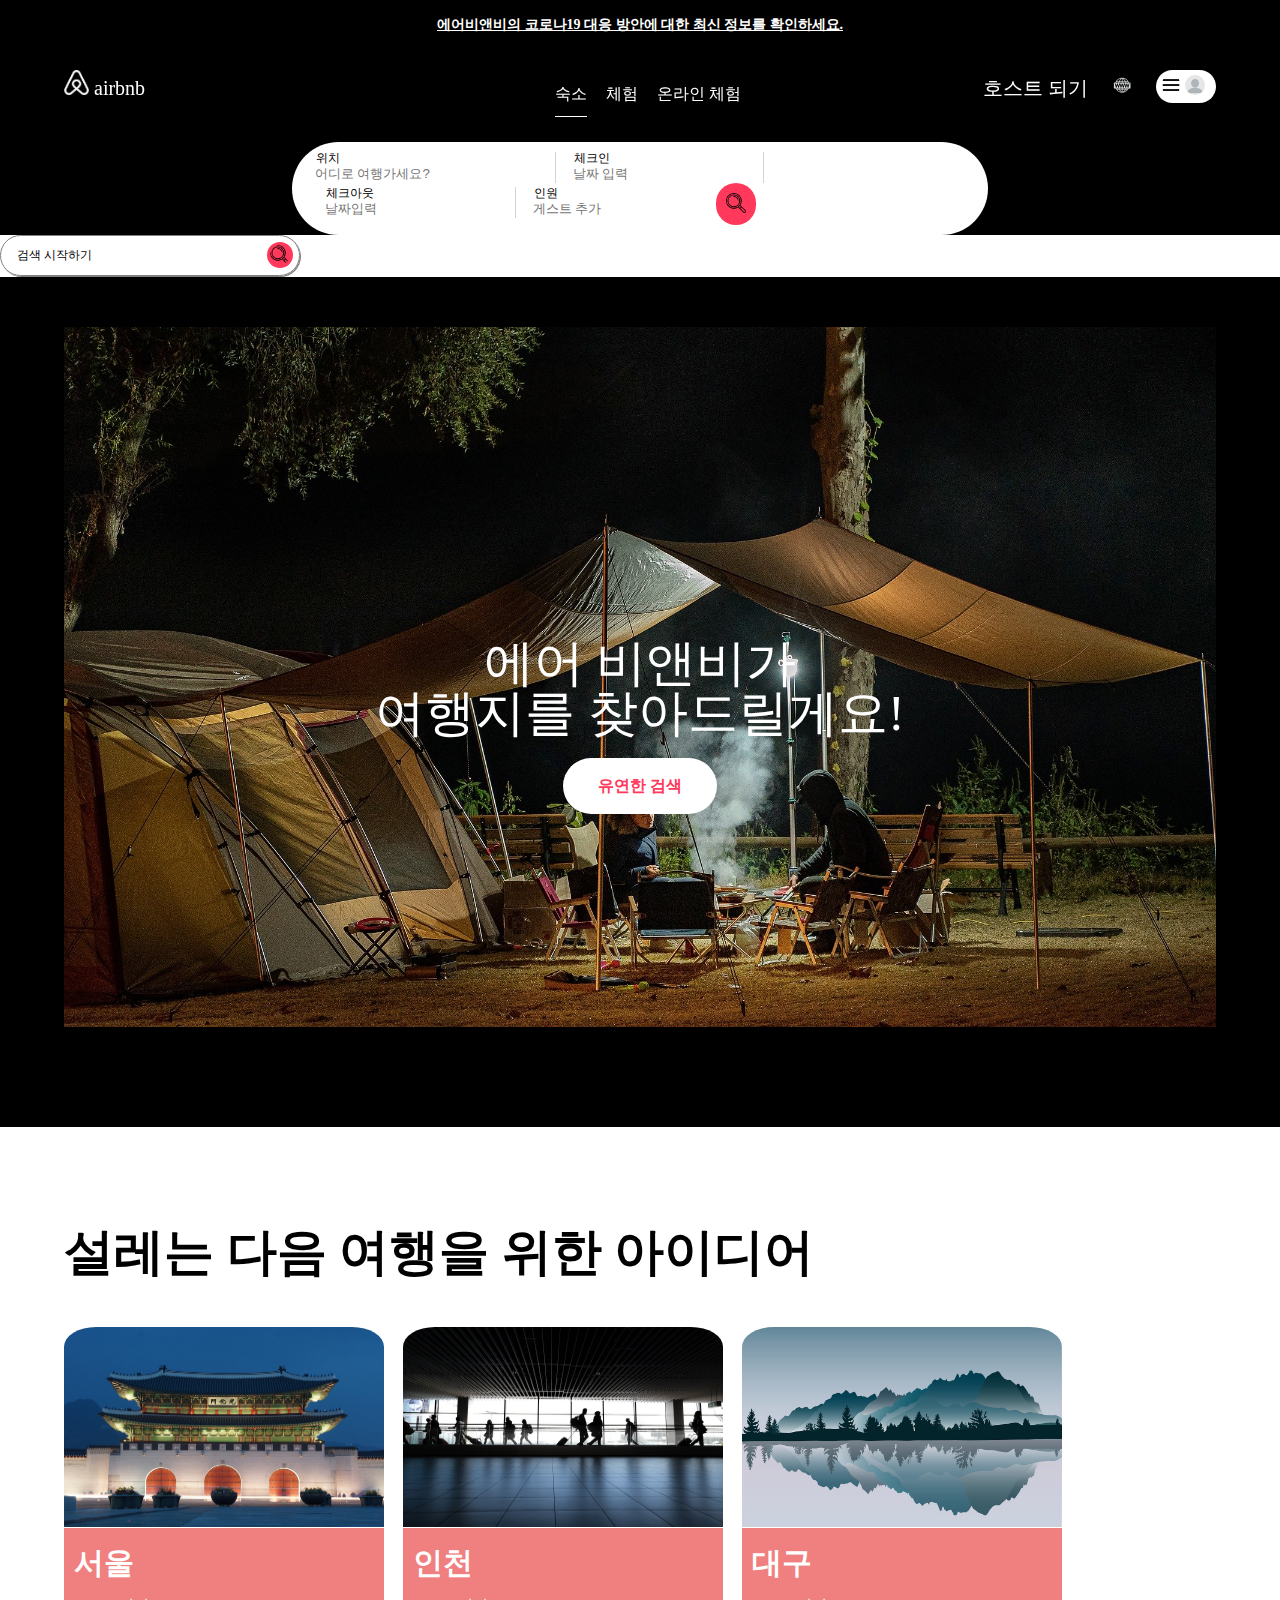
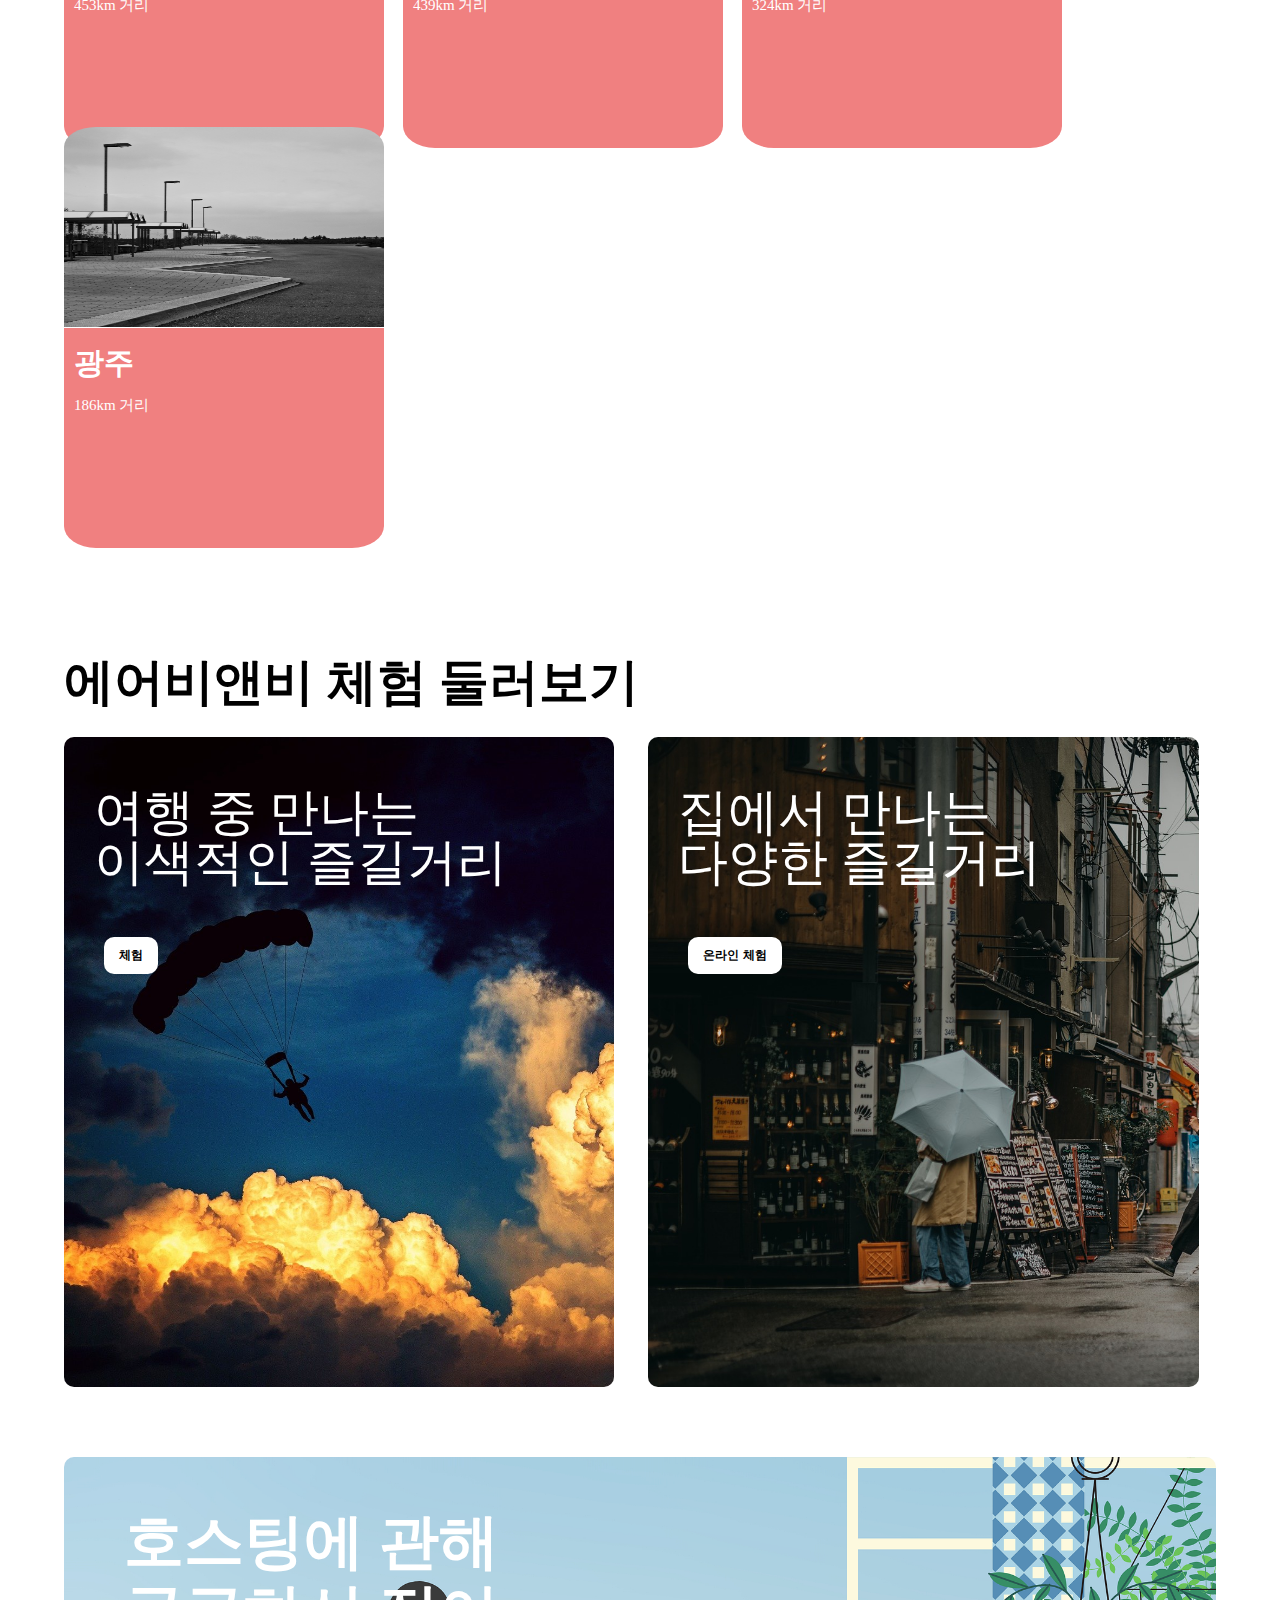
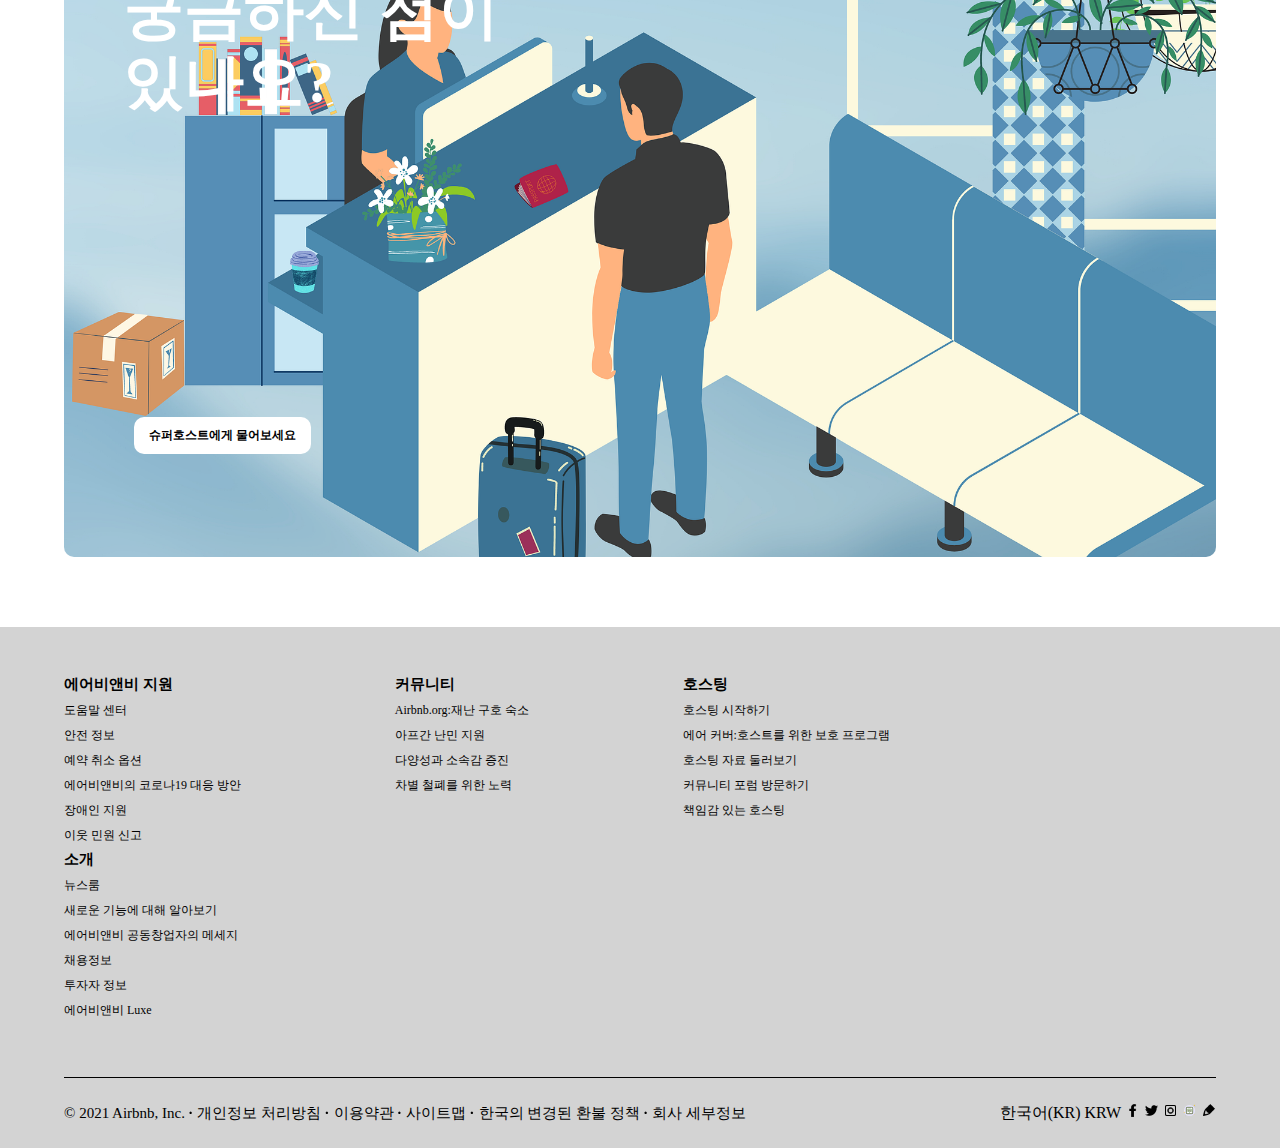
==== commit b34dd7c2: "새로운 레이아웃 작업 및 메뉴바 추가" ====
--- a/index.html
+++ b/index.html
@@ -46,7 +46,7 @@
 
             </form>
         </div>
-    </header>
+    
 
     <div class="header_content_data">
         <div class="data_border">
@@ -73,10 +73,34 @@
             </span>
         </div>
     </div>
+</header>
     <!-- position sticky 를 사용하려 했으나, height 값이 지정되어 있지 않아 작동을 안함. 
     해결책 1. 해당 부분을 밖으로 빼내서 body에 입힌다. 
     해결책 2. 가상요소를 사용해 해당 콘텐츠가 스크롤이 내려갔을 때
               노출되게 자바스크립트로 작업한다. -->
+
+    <div class="top_menu">
+        <!-- <a href="" class="top_main_link">
+            <img src="./img/Logo.png" alt="airbnb 메인이미지" class="top_main_img">
+            airbnb
+        </a> -->
+
+        <button class="top_btn_box">
+            <span class="top_search">검색 시작하기</span>
+            <img src="./img/Search.png" alt="검색" class="top_search_img">
+        </button>
+            
+        <!-- <span class="top_right">
+            <a href="" class="layout top_host">호스트 되기</a>
+            <a href="" class="test "><img src="./img/Earth.jpg" alt="언어설정" class="top_earth"></a>
+            <a href="#" class="">
+                <img src="./img/menu.png" alt="" class="top_line layout">
+                <img src="./img/Profile.png" alt="우측상단메뉴" class="top_profile layout">
+            </a>
+        </span> -->
+    </div>
+
+    <!--첫번째 섹션 시작 , 메뉴바 작업 끝  -->
 
     <section class="fir_section">
         <div class="fir_content">
--- a/style.css
+++ b/style.css
@@ -36,6 +36,8 @@
     display: inline-block;
     width: 100%;
     clear: both;
+    position:sticky;
+    top:0
 }
 
 .header .header_content .header_content_logo {
@@ -207,7 +209,92 @@
     font-size: 20px;
 }
 
-/* header 작업 완료 */
+/* header 작업 완료, 상단 메뉴바 작업 시작. */
+
+.top_menu {
+    /* position: sticky; 
+    top:0;  */
+    /* padding: 20px 5%;
+    text-align: center;
+    transform: translateY(-10%); */
+    /* display: flex;
+    justify-content: space-between; */
+    /* background-color: #fff;
+    opacity: 1;
+    visibility: visible; */
+}
+
+.top_menu img {
+    width: 30px;
+}
+
+
+.top_main_link {
+    color: #FF385C;
+}
+
+.top_btn_box {
+    display: inline-block;
+    width: 300px;
+    border: 1px solid gray;
+    border-radius: 50px;
+    cursor: pointer;
+    background-color: #fff;
+    background-color:rgb(255, 255, 255, 0.9);
+    box-shadow: 1px 1px gray;
+}
+
+.top_btn_box:hover {
+    background-color:rgba(255, 255, 255,0.1);
+    box-shadow: 1px 3px gray;
+
+}
+
+.top_search {
+    border: none;
+    font-size: 12px;
+    margin: 10px;
+    float: left;
+    cursor: pointer;
+}
+
+.top_btn_box .top_search_img {
+    width: 20px;
+    padding:3px;
+    margin: 5px 0 0 70px;
+    background-color: #FF385C;
+    border-radius: 30px;
+    float: right;
+}
+
+.top_right {
+    display: inline-block;
+    /* vertical-align: top; */
+}
+
+.layout {
+    padding-left:10px
+}
+
+.top_right .top_host {
+    font-size: 12px;
+    color: black;
+    font-weight: bold;
+    padding-right: 10px;
+}
+
+.test {
+    width: 20px;
+    display: inline-block;
+    margin: 0;
+    padding: 0;
+}
+
+.top_right .top_earth {
+    width: 100%;
+}
+
+/* 메뉴바 작업 종료 , 첫번째 섹션 시작 */
 
 .fir_section {
     padding-top: 50px;
@@ -413,8 +500,6 @@
 /* footer 첫번째 nav 작업 종료  */
 
 .sec_nav {
-    /* padding: 20px 0; */
-    /* font-size: 15px;     */
     display: flex; 
     justify-content: space-between;
 }
@@ -448,5 +533,11 @@
     width: 15px;
 }
 
-
-
+/* 마지막 아이콘 좌우로 배치하기.
+    1. 부모테그에 display:flex 와 justify-content:space-between 으로
+    자식태그가 좌우로 갈 수있게 해주었다. 
+    2. 줄이 맞지 않아서 부모태그에 높이를 주고, 자식태그도 부모태그의
+    높이와 같이 맞춰준 후 line-height로 같은 높이를 지정해주어서 높이를 맞췄다.*/
+
+
+
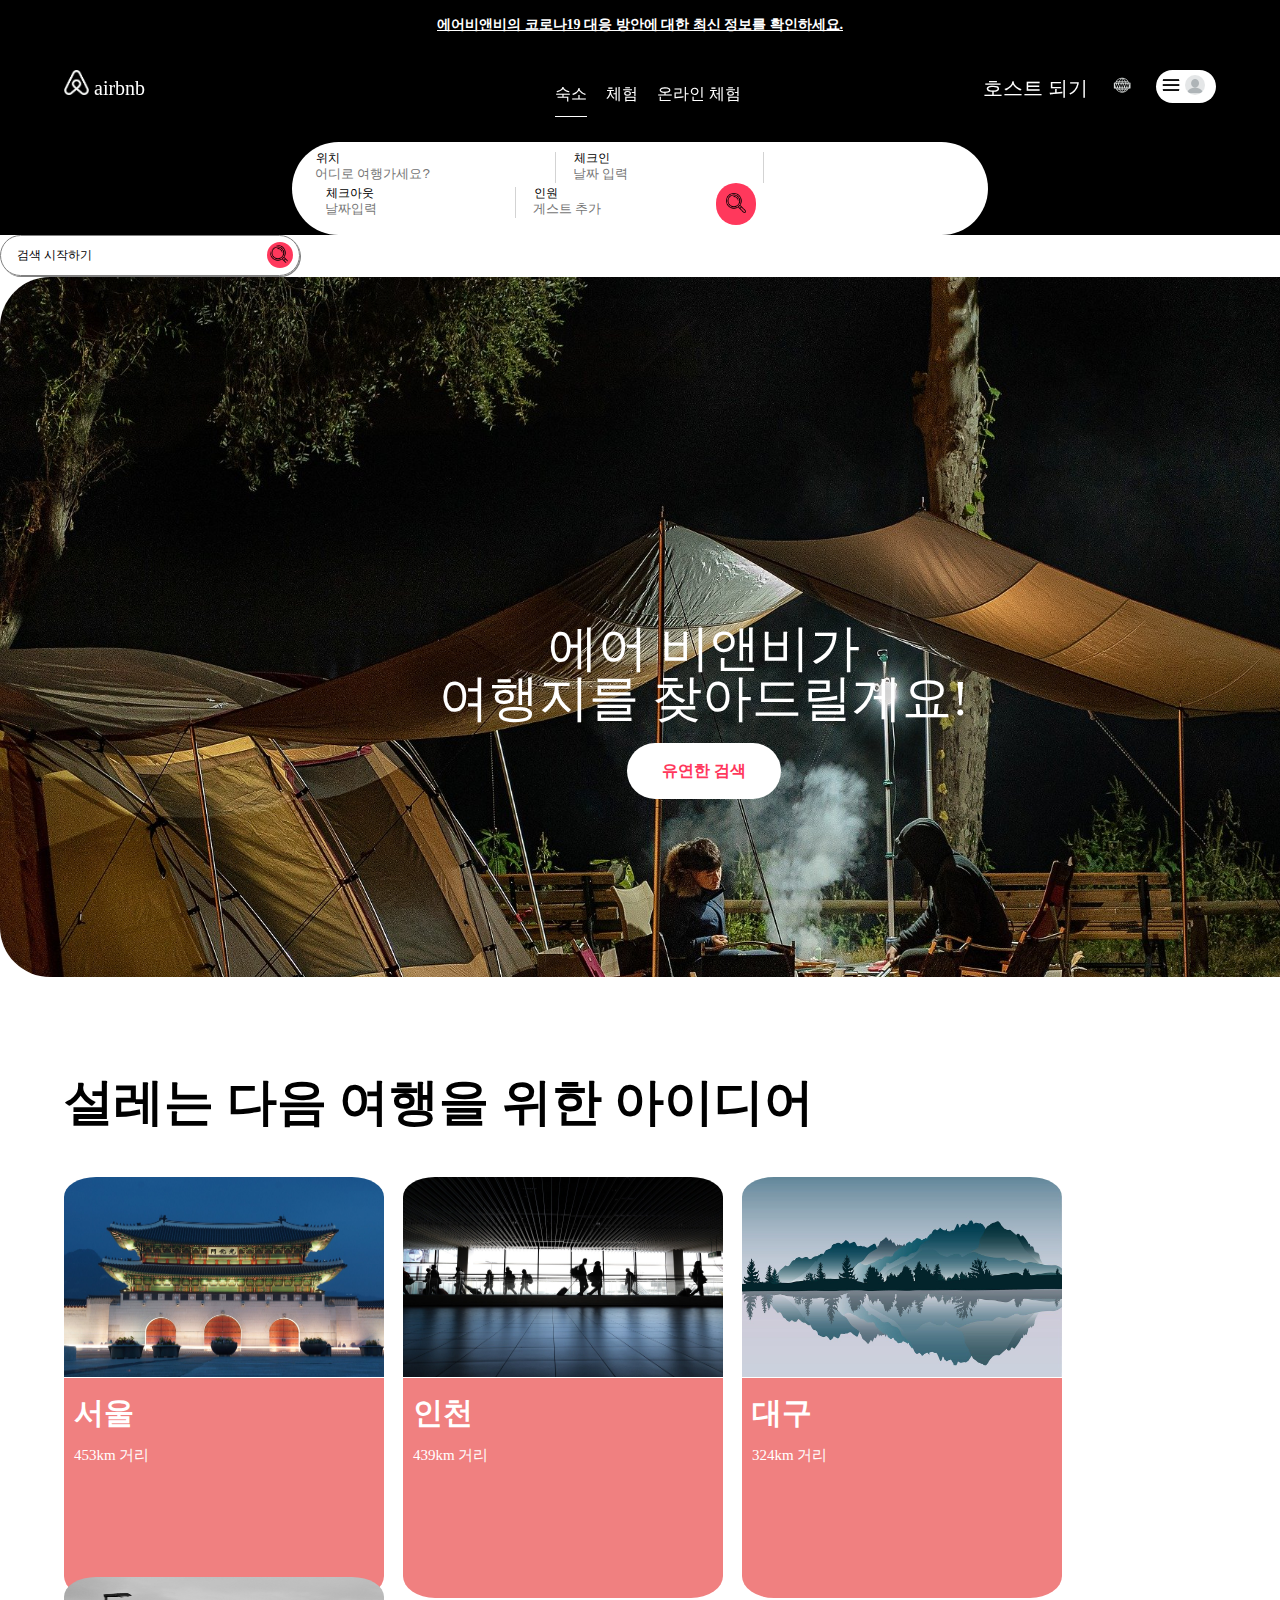
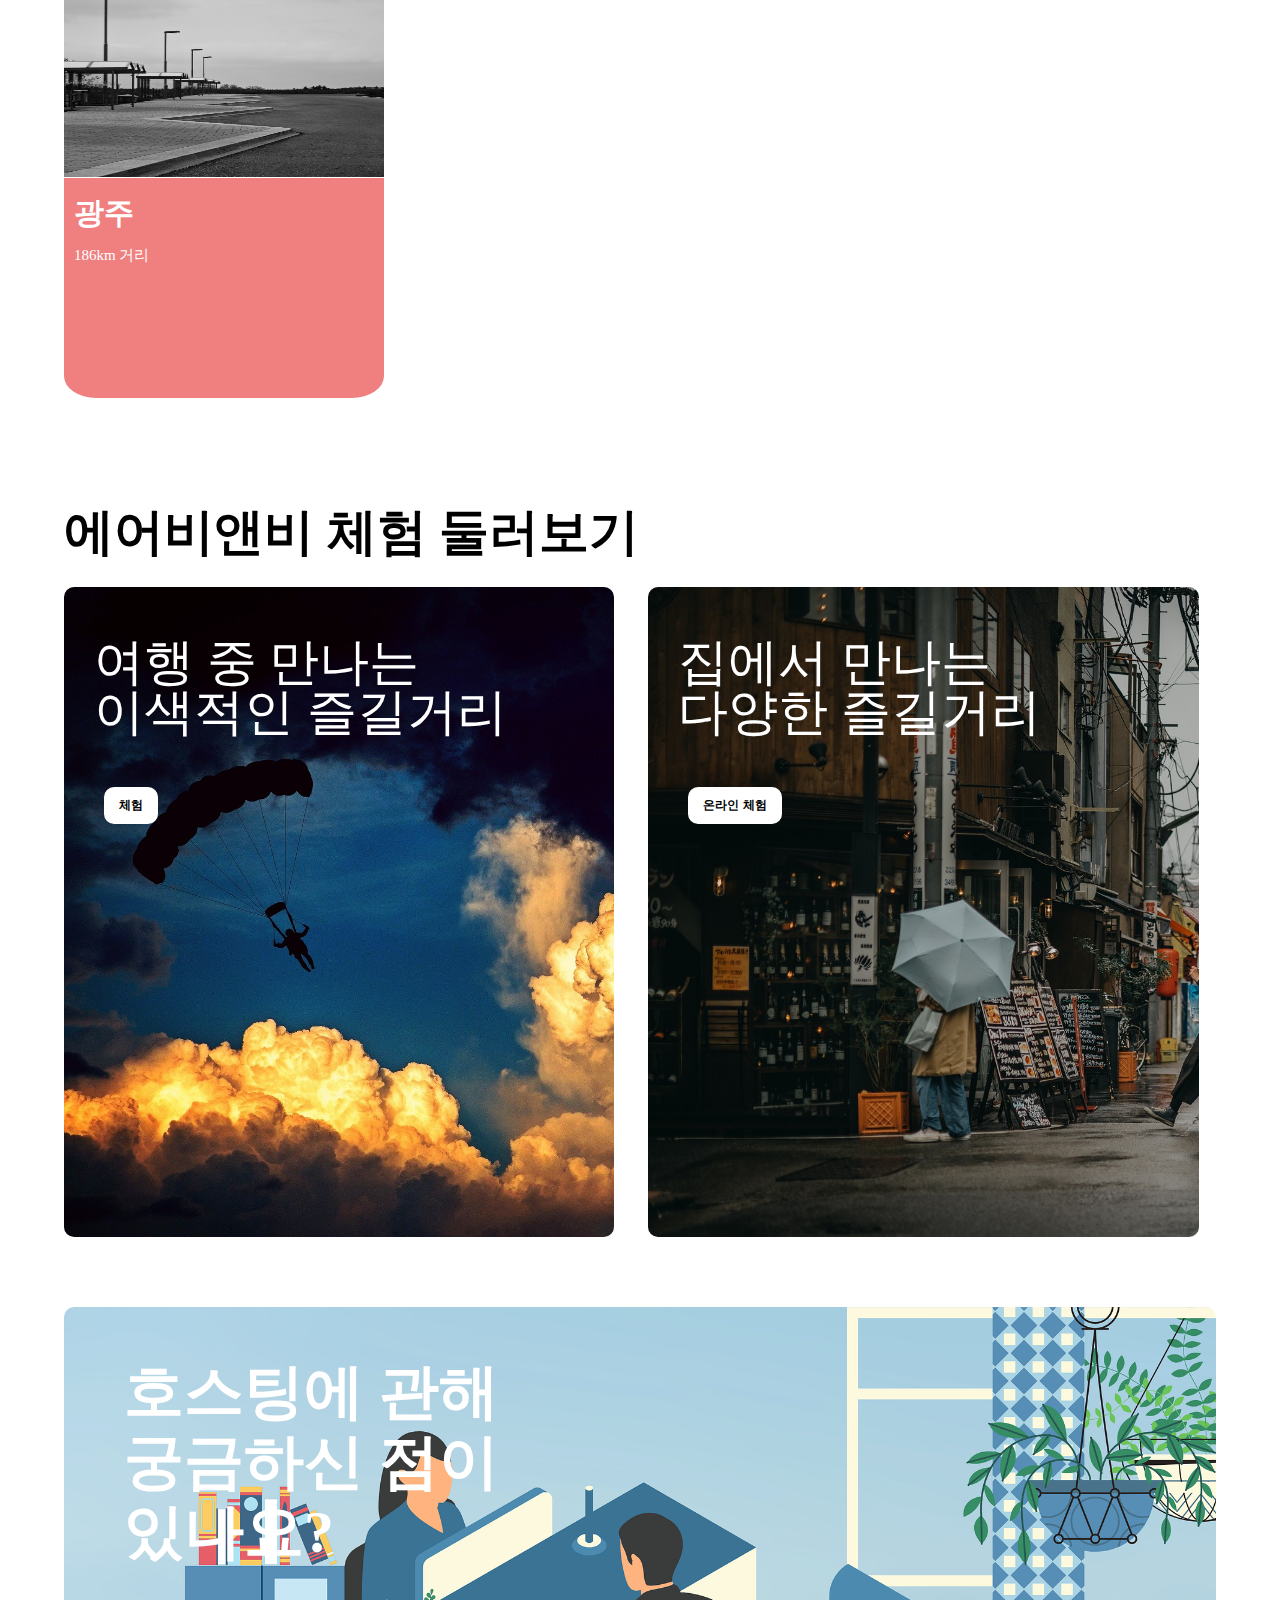
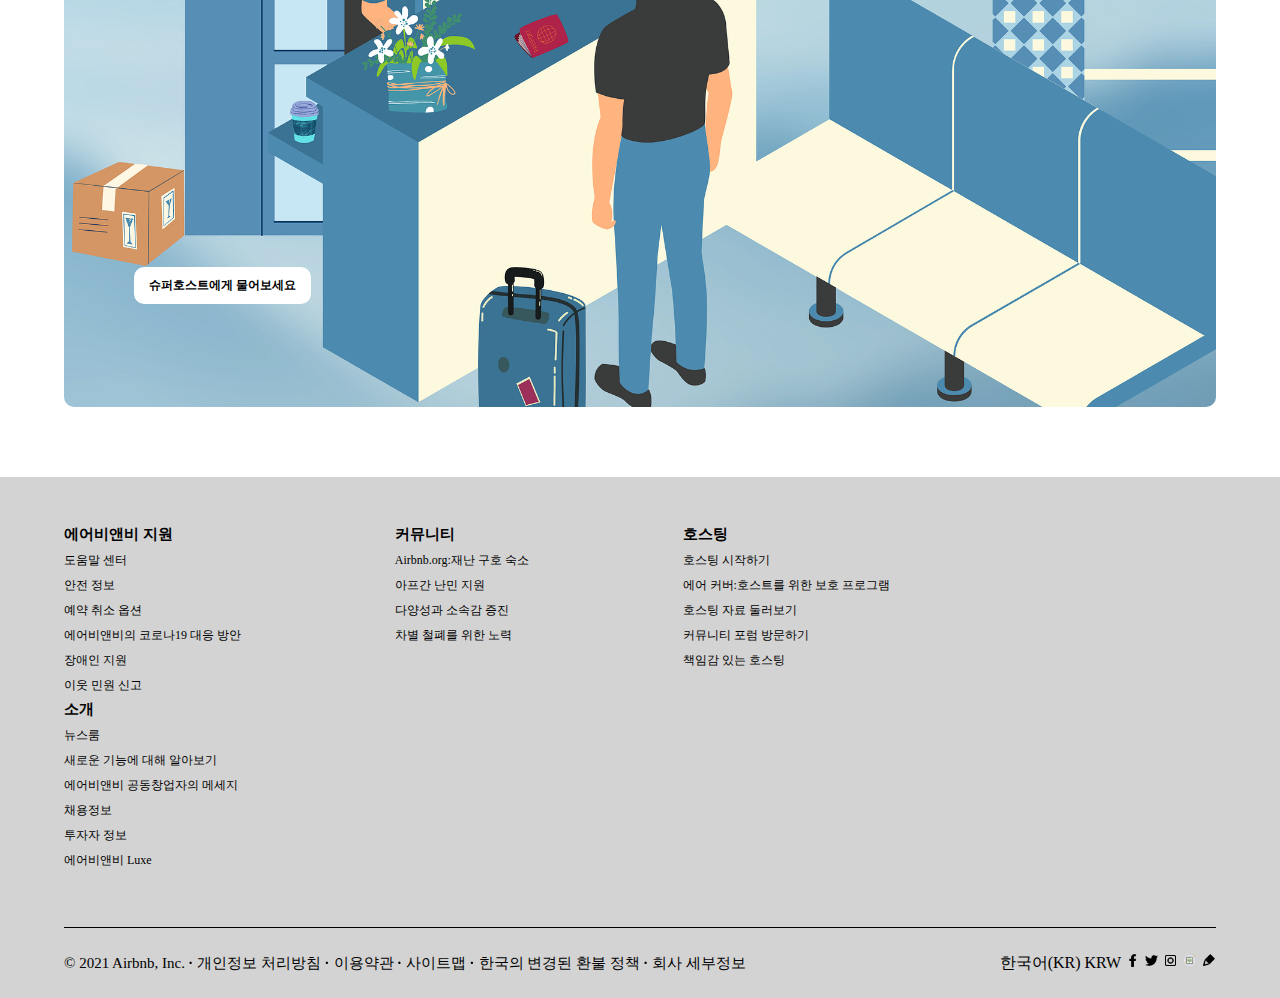
==== commit fa79c652: "레이아웃 다시 맞추기. 90% 완료" ====
--- a/index.html
+++ b/index.html
@@ -73,7 +73,7 @@
             </span>
         </div>
     </div>
-</header>
+    </header>
     <!-- position sticky 를 사용하려 했으나, height 값이 지정되어 있지 않아 작동을 안함. 
     해결책 1. 해당 부분을 밖으로 빼내서 body에 입힌다. 
     해결책 2. 가상요소를 사용해 해당 콘텐츠가 스크롤이 내려갔을 때
--- a/style.css
+++ b/style.css
@@ -297,18 +297,18 @@
 /* 메뉴바 작업 종료 , 첫번째 섹션 시작 */
 
 .fir_section {
-    padding-top: 50px;
     background-color: black;
-    width: 90%;
-    height: 800px;
+    width: 100%;
     text-align: center;
-}
-
-.fir_content{
-    width: 100%;
-    height: 700px;
     background-image: url(./img/Tent_2.jpg);   
     background-size: cover;
+    border-radius: 50px;
+
+}
+
+.fir_content{
+    width: 100%;
+    height: 700px;
 }
 
 .fir_content .sentence{
